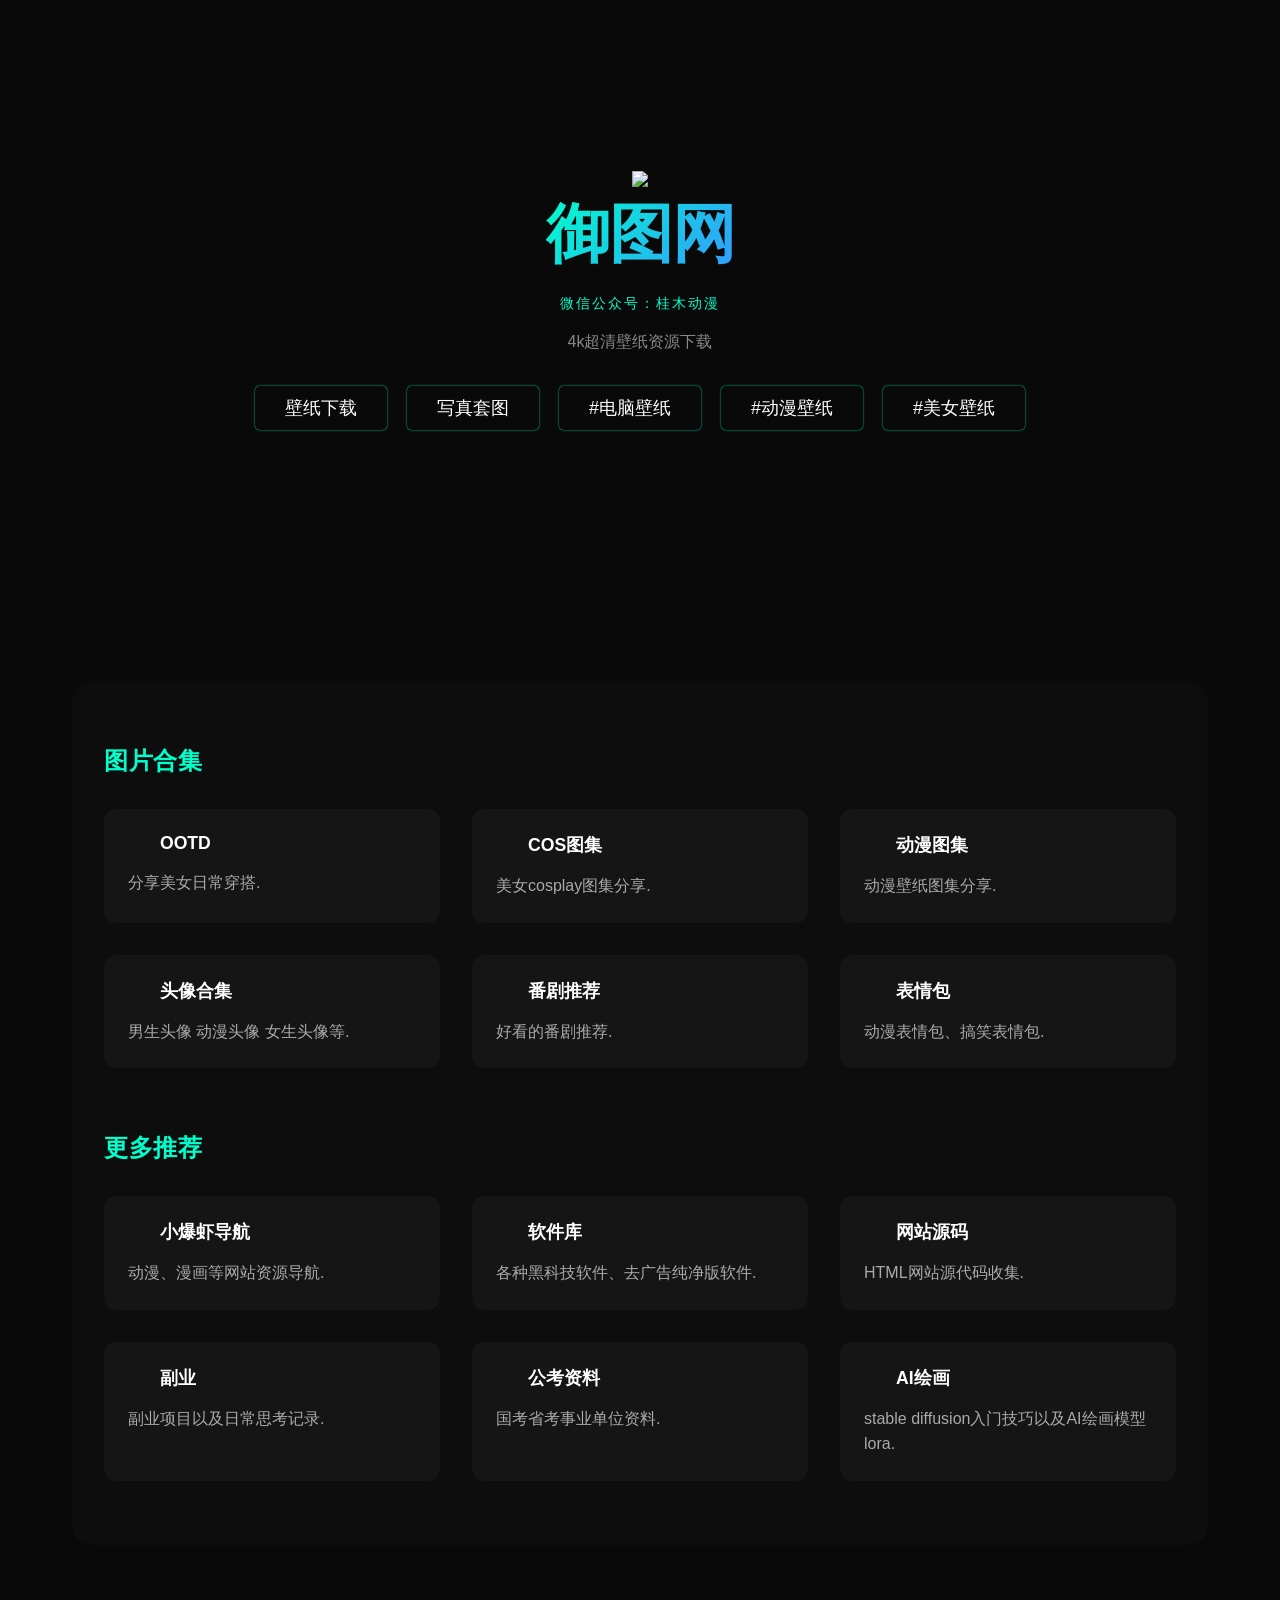
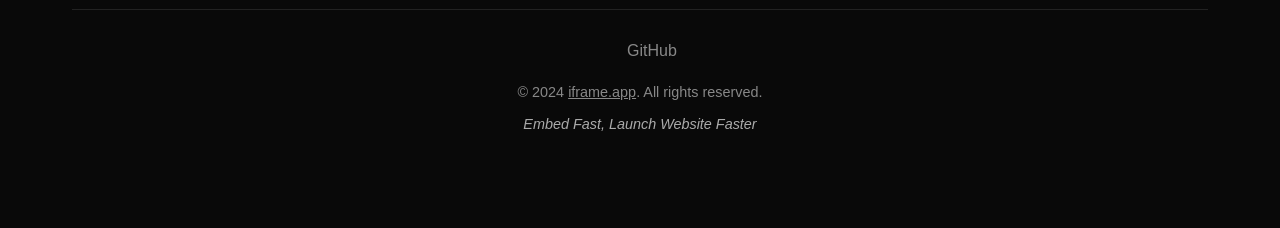
==== index.html @ a334373c "Update index.html" ====
<!DOCTYPE html>
<html lang="zh">
<head>
    <meta charset="UTF-8">
    <meta name="viewport" content="width=device-width, initial-scale=1.0">
    <title>御图网 - 超清壁纸下载</title>
    <meta name="keywords" content="御图网,御图网官网,御图网取图,御图网APP,">
    <meta name="description" content="御图网是一个提供4k超清壁纸下载的网站，包括4k超清电脑壁纸、手机壁纸、动漫壁纸、美女壁纸等。">
    <meta name="description" content="Your all-in-one embeddable tools platform. Enhance your website with powerful features through simple iframe integration.">
    <script src="https://cdnjs.cloudflare.com/ajax/libs/three.js/r128/three.min.js"></script>
    <script src="https://cdnjs.cloudflare.com/ajax/libs/feather-icons/4.29.1/feather.min.js"></script>
    <link rel="canonical" href="https://www.iframe.app/">
    <link rel="stylesheet" href="./style.css">
<!-- 统计 -->
    <script charset="UTF-8" id="LA_COLLECT" src="//sdk.51.la/js-sdk-pro.min.js"></script>
    <script>LA.init({id:"KRtMiliwWQtTrKl5",ck:"KRtMiliwWQtTrKl5"})</script>

</head>
<body>
    <canvas id="background-animation"></canvas>
    <div class="content">
        <div class="hero">
            <p><img src="https://img.imdodo.com/dodo/2b43aa3d13bde134a8647d6c19afe218.png" style="width: 140px;"></p>
            <h1 class="logo"><a href="http://xiaobaoxia.com/" title="Embed Fast, Launch Website Faster">御图网</a></h1>
            <!-- <p class="slogan">循此苦旅，以达繁星</p> -->
            <p class="coming-soon">微信公众号：桂木动漫</p>
            <p class="description">
                4k超清壁纸资源下载
            </p>
            <div class="button-container">
                <a href="https://www.yuque.com/xbxbot/yutu" class="glowing-button">壁纸下载</a>
                <a href="https://www.yuque.com/xbxbot/pic" class="glowing-button">写真套图</a>
                <a href="https://mp.weixin.qq.com/mp/appmsgalbum?__biz=MzUyMDY5MzUwMw==&action=getalbum&album_id=1822152096792494083#wechat_redirect" class="glowing-button">#电脑壁纸</a>
                <a href="https://mp.weixin.qq.com/mp/appmsgalbum?__biz=MzUyMDY5MzUwMw==&action=getalbum&album_id=1822153837948747781#wechat_redirect" class="glowing-button">#动漫壁纸</a>
                <a href="https://mp.weixin.qq.com/mp/appmsgalbum?__biz=MzUyMDY5MzUwMw==&action=getalbum&album_id=2373561210425589763#wechat_redirect" class="glowing-button">#美女壁纸</a>
              
            </div>
    
            <div class="features">
          
            </div> 
        </div>



        <div class="details">
            
            <div class="section">
                <h2>图片合集</h2>
                <div class="cards">
                    <div class="card">
                        <h3><i data-feather="camera"></i>
                            <a href="https://mp.weixin.qq.com/mp/appmsgalbum?__biz=MzUyMDY5MzUwMw==&action=getalbum&album_id=3127314562254569476#wechat_redirect" style="text-decoration: none;">
                          OOTD</a></h3>
                        <p>分享美女日常穿搭.</p>
                    </div>
                    <div class="card">
                        <h3><i data-feather="heart"></i> <a href="https://mp.weixin.qq.com/mp/appmsgalbum?__biz=MzUyMDY5MzUwMw==&action=getalbum&album_id=3199773305482969089#wechat_redirect" style="text-decoration: none;">
                            COS图集</a></h3>
                        <p>美女cosplay图集分享.</p>
                    </div>
                    <div class="card">
                        <h3><i data-feather="edit"></i><a href="https://mp.weixin.qq.com/mp/appmsgalbum?__biz=MzUyMDY5MzUwMw==&action=getalbum&album_id=3114223108007329797#wechat_redirect" style="text-decoration: none;">
                            动漫图集</a></h3>
                        <p>动漫壁纸图集分享.</p>
                    </div>

                    <div class="card">
                        <h3><i data-feather="aperture"></i><a href="https://mp.weixin.qq.com/mp/appmsgalbum?__biz=MzUyMDY5MzUwMw==&action=getalbum&album_id=3178780336063971334#wechat_redirect" style="text-decoration: none;">
                            头像合集</a></h3>
                        <p>男生头像 动漫头像 女生头像等.</p>
                    </div>

                    <div class="card">
                        <h3><i data-feather="layout"></i><a href="https://mp.weixin.qq.com/mp/appmsgalbum?__biz=MzUyMDY5MzUwMw==&action=getalbum&album_id=3411015273057517570#wechat_redirect" style="text-decoration: none;">
                            番剧推荐</a></h3>
                        <p>好看的番剧推荐.</p>
                    </div>

                    <div class="card">
                        <h3><i data-feather="book-open"></i><a href="https://mp.weixin.qq.com/mp/appmsgalbum?__biz=MzUyMDY5MzUwMw==&action=getalbum&album_id=3415300904571011074#wechat_redirect" style="text-decoration: none;">
                            表情包</a></h3>
                        <p>动漫表情包、搞笑表情包.</p>
                    </div>
                </div>
            </div>

            <div class="section">
                <h2>更多推荐</h2>
                <div class="cards">
                    <div class="card">
                        <h3><i data-feather="clock"></i><a href="http://xiaobaoxia.com/" style="text-decoration: none;">
                            小爆虾导航</a></h3>
                        <p>动漫、漫画等网站资源导航.</p>
                    </div>
                    <div class="card">
                        <h3><i data-feather="refresh-cw"></i><a href="https://www.yuque.com/xbxbot/apk" style="text-decoration: none;">
                            软件库</a></h3>
                        <p>各种黑科技软件、去广告纯净版软件.</p>
                    </div>
                    <div class="card">
                        <h3><i data-feather="users"></i><a href="https://www.yuque.com/xbxbot/sup458" style="text-decoration: none;">
                            网站源码</a></h3>
                        <p>HTML网站源代码收集.</p>
                    </div>
                    <div class="card">
                        <h3><i data-feather="trending-up"></i><a href="https://www.yuque.com/xbxbot/fuye" style="text-decoration: none;">
                            副业</a></h3>
                        <p>副业项目以及日常思考记录.</p>
                    </div>
                    <div class="card">
                        <h3><i data-feather="zap"></i><a href="https://flowus.cn/share/c62fd3f6-454d-4990-8250-d3ea893f3c73?code=BHPCZX" style="text-decoration: none;">
                            公考资料</a></h3>
                        <p>国考省考事业单位资料.</p>
                    </div>
                    <div class="card">
                        <h3><i data-feather="dollar-sign"></i><a href="https://www.yuque.com/xbxbot/ai" style="text-decoration: none;">
                            AI绘画</a></h3>
                        <p>stable diffusion入门技巧以及AI绘画模型lora.</p>
                    </div>
                </div>
            </div>

        </div>

        <footer class="footer">
           <div class="footer-links">
               <a href="https://github.com/qiayue/iframe.app" target="_blank" rel="noopener noreferrer">
                   <i data-feather="github"></i>
                   GitHub
               </a>
           </div>
           <div class="footer-text">
               © 2024 <a href="https://www.iframe.app/">iframe.app</a>. All rights reserved.
           </div>
           <div class="footer-slogan">
               Embed Fast, Launch Website Faster
           </div>
        </footer>
    </div>

    <script>
        feather.replace();

        const scene = new THREE.Scene();
        const camera = new THREE.PerspectiveCamera(75, window.innerWidth / window.innerHeight, 0.1, 1000);
        const renderer = new THREE.WebGLRenderer({
            canvas: document.getElementById('background-animation'),
            antialias: true
        });

        renderer.setSize(window.innerWidth, window.innerHeight);
        renderer.setPixelRatio(window.devicePixelRatio);

        const particlesGeometry = new THREE.BufferGeometry();
        const particlesCount = 1000;
        const posArray = new Float32Array(particlesCount * 3);

        for(let i = 0; i < particlesCount * 3; i++) {
            posArray[i] = (Math.random() - 0.5) * 5;
        }

        particlesGeometry.setAttribute('position', new THREE.BufferAttribute(posArray, 3));
        const particlesMaterial = new THREE.PointsMaterial({
            size: 0.005,
            color: '#00ffcc'
        });

        const particlesMesh = new THREE.Points(particlesGeometry, particlesMaterial);
        scene.add(particlesMesh);

        camera.position.z = 3;

        function animate() {
            requestAnimationFrame(animate);
            particlesMesh.rotation.y += 0.001;
            renderer.render(scene, camera);
        }

        animate();

        window.addEventListener('resize', () => {
            camera.aspect = window.innerWidth / window.innerHeight;
            camera.updateProjectionMatrix();
            renderer.setSize(window.innerWidth, window.innerHeight);
        });
    </script>
    <script defer data-domain="www.iframe.app" src="https://click.pageview.click/js/script.js"></script>
    <script type="text/javascript" src="https://server.listyes.com/track/t.o.js?v=24102622"></script>
</body>
</html>
---- style.css ----
* {
    margin: 0;
    padding: 0;
    box-sizing: border-box;
}

body {
    font-family: -apple-system, BlinkMacSystemFont, "Segoe UI", Roboto, "Helvetica Neue", Arial, sans-serif;
    background: #090909;
    color: #fff;
    min-height: 100vh;
    display: flex;
    flex-direction: column;
    justify-content: center;
    align-items: center;
    overflow-x: hidden;
    overflow-y: auto;
}



#background-animation {
    position: fixed;
    top: 0;
    left: 0;
    z-index: 0;
}

.button-container {
    display: flex;
    flex-wrap: wrap;
    justify-content: center;
    gap: 20px;
  }

.glowing-button {
    display: inline-block;
    padding: 10px 30px;
    border: none;
    border-radius: 5px;
    /* background-color: #fcfdfc; */
    color: white;
    font-size: 18px;
    text-align: center;
    text-decoration: none;
    cursor: pointer;
    transition: all 0.3s ease;
    box-shadow: 0 0 2px rgba(0, 255, 204, 1);
    position: relative;
    overflow: hidden;
  }

.glowing-button:hover {
    background-color: #45a049;
    box-shadow: 0 0 20px rgba(76, 175, 80, 0.8);
  }

.glowing-button::before {
    content: "";
    position: absolute;
    top: 0;
    left: -100%;
    width: 100%;
    height: 100%;
    background-color: rgba(255, 255, 255, 0.2);
    transition: all 0.5s ease;
    z-index: -1;
  }

.glowing-button:hover::before {
    left: 100%;
  }

.loading-animation {
    position: absolute;
    top: 50%;
    left: 50%;
    transform: translate(-50%, -50%);
    width: 20px;
    height: 20px;
    border: 3px solid rgba(255, 255, 255, 0.3);
    border-top-color: white;
    border-radius: 50%;
    animation: loading 1s linear infinite;
  }

  @keyframes loading {
    to {
      transform: translate(-50%, -50%) rotate(360deg);
    }
  }

  @media (max-width: 600px) {
  .glowing-button {
      padding: 10px 20px;
      font-size: 16px;
    }
  }

.content {
    position: relative;
    z-index: 1;
    text-align: center;
    padding: 2rem;
    width: 100%;
    max-width: 1200px;
}

.hero {
    min-height: 65vh;
    display: flex;
    flex-direction: column;
    justify-content: center;
    align-items: center;
}

.logo {
    font-size: 4rem;
    font-weight: 700;
    margin-bottom: 1rem;
    background: linear-gradient(135deg, #00ffcc, #3399ff);
    -webkit-background-clip: text;
    -webkit-text-fill-color: transparent;
    text-transform: lowercase;
    letter-spacing: -1px;
}

.logo a {
    text-decoration: none;
    color: inherit;
}

.slogan {
    font-size: 1.5rem;
    margin-bottom: 2rem;
    color: #AAA;
    font-weight: 300;
    letter-spacing: 0.5px;
}

.description {
    max-width: 600px;
    margin: 0 auto 2rem;
    line-height: 1.6;
    color: #888;
}

.coming-soon {
    color: #00ffcc;
    text-transform: uppercase;
    font-size: 0.9rem;
    letter-spacing: 2px;
    margin-bottom: 1rem;
    font-weight: 500;
}

.features {
    display: flex;
    gap: 3rem;
    justify-content: center;
    margin-top: 3rem;
    flex-wrap: wrap;
}

.feature {
    text-align: center;
    max-width: 200px;
    display: flex;
    flex-direction: column;
    align-items: center;
}

.feature-icon {
    width: 48px;
    height: 48px;
    margin-bottom: 1rem;
    color: #00ffcc;
    display: flex;
    align-items: center;
    justify-content: center;
}

.feature p {
    color: #888;
    font-size: 0.9rem;
    text-transform: uppercase;
    letter-spacing: 1px;
}

.details {
    margin-top: 4rem;
    padding: 4rem 2rem;
    background: rgba(255, 255, 255, 0.02);
    border-radius: 20px;
}

.section {
    margin-bottom: 4rem;
    text-align: left;
}

.section:last-child {
    margin-bottom: 0;
}

h2 {
    color: #00ffcc;
    font-size: 1.5rem;
    margin-bottom: 1.5rem;
    letter-spacing: 0.5px;
}

.cards {
    display: grid;
    grid-template-columns: repeat(auto-fit, minmax(250px, 1fr));
    gap: 2rem;
    margin-top: 2rem;
}

.card {
    background: rgba(255, 255, 255, 0.03);
    padding: 1.5rem;
    border-radius: 12px;
}

.card h3 {
    color: #fff;
    margin-bottom: 1rem;
    display: flex;
    align-items: center;
    gap: 0.75rem;
    font-size: 1.1rem;
}

.card h3 a {
    color: #fff;
    /* margin-bottom: 1rem; */
    display: flex;
    align-items: center;
    gap: 0.75rem;
    font-size: 1.1rem;
}

.card h3 i {
    color: #00ffcc;
    width: 20px;
    height: 20px;
    flex-shrink: 0;
}

.card p {
    color: #AAA;
    line-height: 1.6;
}


.code-block {
    background: #151515;
    padding: 1.5rem;
    border-radius: 8px;
    margin: 1.5rem 0;
    overflow-x: auto;
}

.code-block code {
    color: #00ffcc;
    font-family: monospace;
}

.footer {
   position: relative;
   z-index: 1;
   width: 100%;
   max-width: 1200px;
   margin: 4rem auto 2rem;
   padding: 2rem;
   text-align: center;
   border-top: 1px solid rgba(255, 255, 255, 0.1);
}

.footer-links {
   display: flex;
   justify-content: center;
   gap: 2rem;
   margin-bottom: 1.5rem;
}

.footer-links a {
   color: #888;
   text-decoration: none;
   display: flex;
   align-items: center;
   gap: 0.5rem;
   transition: color 0.3s ease;
}

.footer-links a:hover {
   color: #888;
}

.footer-links i {
   width: 16px;
   height: 16px;
}

.footer-text {
   color: #888;
   font-size: 0.9rem;
}

.footer-text a{
    color: #888;
}

.footer-slogan {
   margin-top: 1rem;
   color: #AAA;
   font-size: 0.9rem;
   font-style: italic;
}



@media (max-width: 768px) {
    .features {
        gap: 2rem;
    }
    
    .cards {
        grid-template-columns: 1fr;
    }

    .details {
        margin-top: 2rem;
        padding: 2rem 1rem;
    }
}
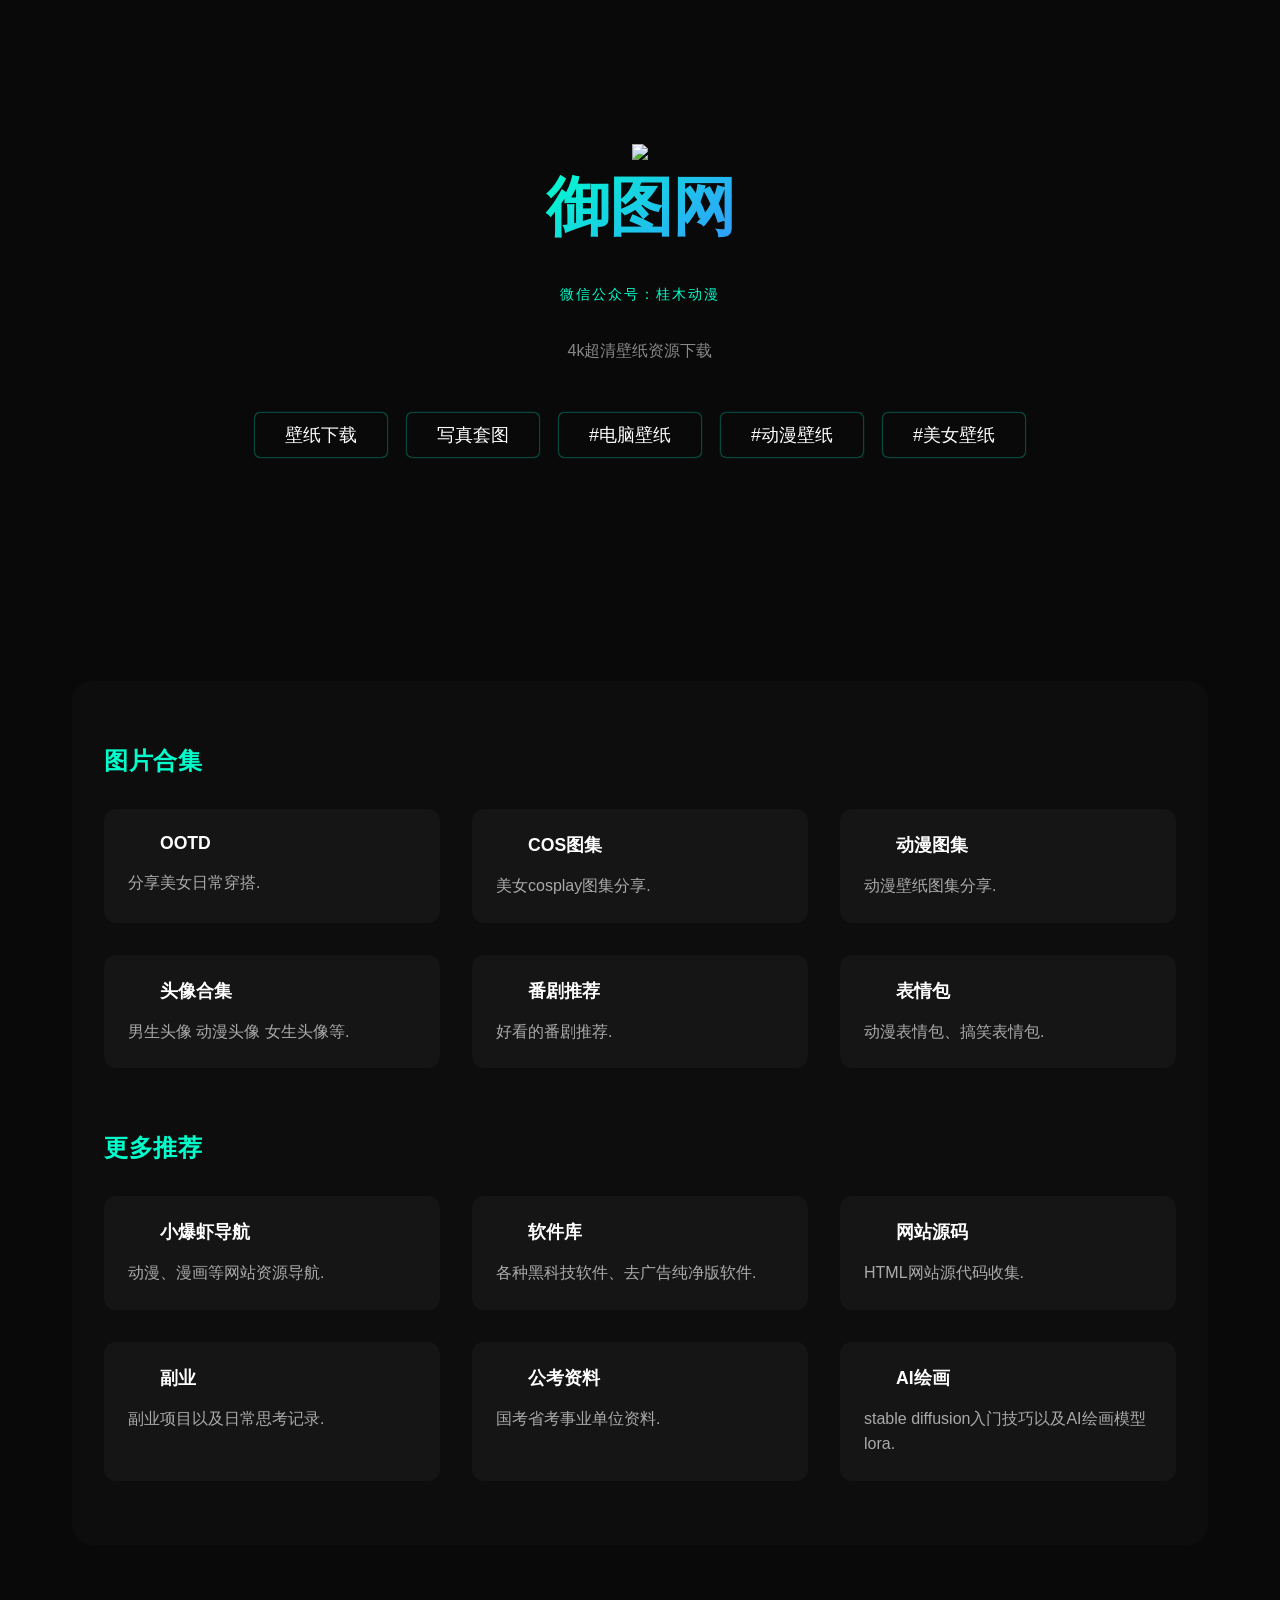
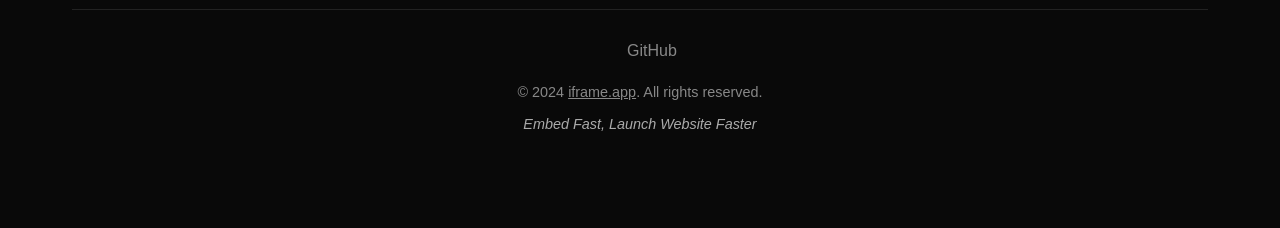
==== commit 23c2bdc2: "Update index.html" ====
--- a/index.html
+++ b/index.html
@@ -23,10 +23,13 @@
             <p><img src="https://img.imdodo.com/dodo/2b43aa3d13bde134a8647d6c19afe218.png" style="width: 140px;"></p>
             <h1 class="logo"><a href="http://xiaobaoxia.com/" title="Embed Fast, Launch Website Faster">御图网</a></h1>
             <!-- <p class="slogan">循此苦旅，以达繁星</p> -->
+             <br>
             <p class="coming-soon">微信公众号：桂木动漫</p>
+            <br>
             <p class="description">
                 4k超清壁纸资源下载
             </p>
+            <br>
             <div class="button-container">
                 <a href="https://www.yuque.com/xbxbot/yutu" class="glowing-button">壁纸下载</a>
                 <a href="https://www.yuque.com/xbxbot/pic" class="glowing-button">写真套图</a>
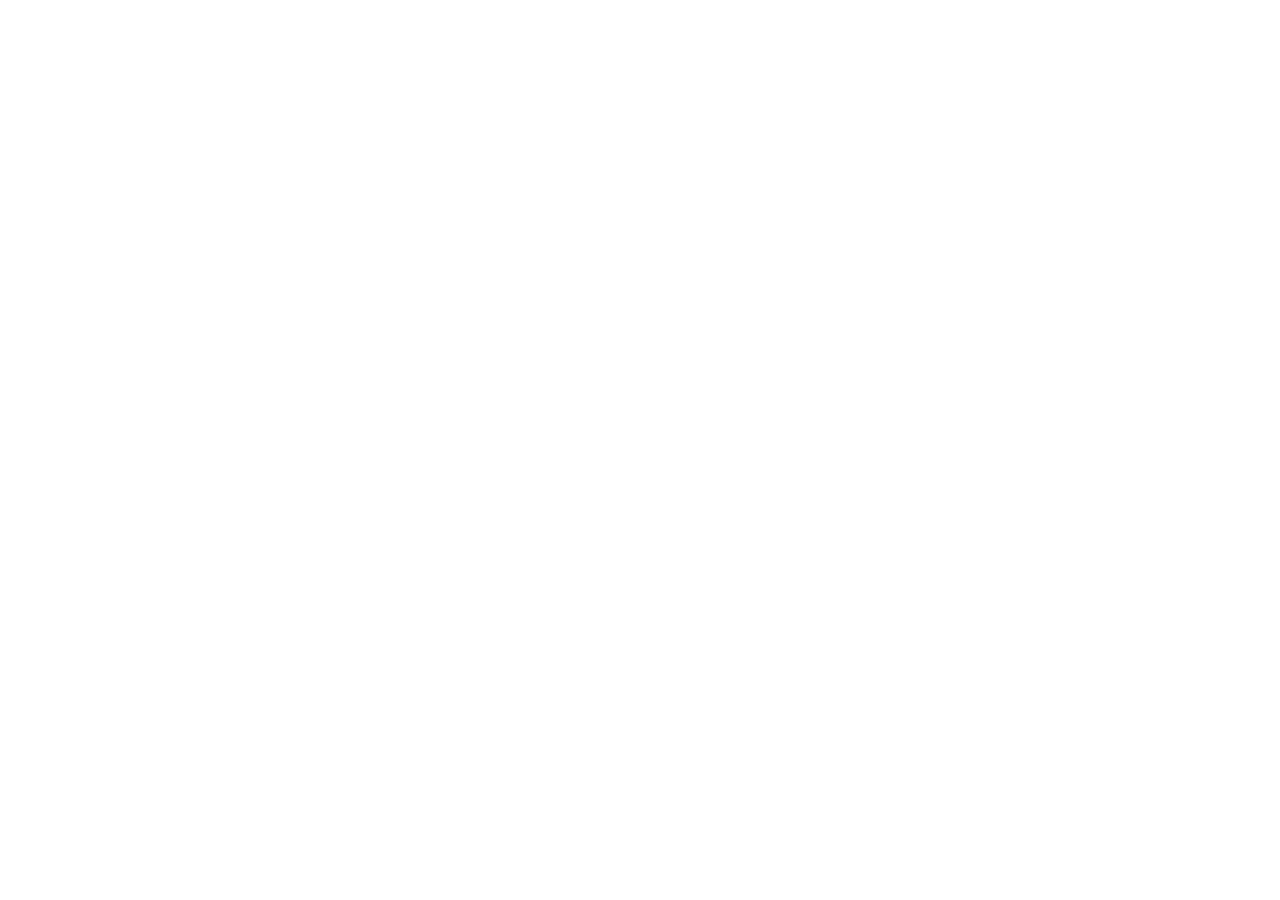
==== commit 66911500: "Update index.html" ====
--- a/index.html
+++ b/index.html
@@ -1,194 +1,17 @@
 <!DOCTYPE html>
-<html lang="zh">
+<html >
 <head>
-    <meta charset="UTF-8">
-    <meta name="viewport" content="width=device-width, initial-scale=1.0">
-    <title>御图网 - 超清壁纸下载</title>
-    <meta name="keywords" content="御图网,御图网官网,御图网取图,御图网APP,">
-    <meta name="description" content="御图网是一个提供4k超清壁纸下载的网站，包括4k超清电脑壁纸、手机壁纸、动漫壁纸、美女壁纸等。">
-    <meta name="description" content="Your all-in-one embeddable tools platform. Enhance your website with powerful features through simple iframe integration.">
-    <script src="https://cdnjs.cloudflare.com/ajax/libs/three.js/r128/three.min.js"></script>
-    <script src="https://cdnjs.cloudflare.com/ajax/libs/feather-icons/4.29.1/feather.min.js"></script>
-    <link rel="canonical" href="https://www.iframe.app/">
-    <link rel="stylesheet" href="./style.css">
-<!-- 统计 -->
+    <title>小爆虾导航</title>
+    <meta name="keywords" content="小爆虾官网,小爆虾导航，小爆虾资源网"/>
+    <meta name="description" content="小爆虾资源网站导航，为你提供各种资源。"/>
+    <meta http-equiv="refresh" content="1;url=https://www.quanxinghao.com/gmgm"/>
+    
+    <!-- 数据统计 -->
     <script charset="UTF-8" id="LA_COLLECT" src="//sdk.51.la/js-sdk-pro.min.js"></script>
     <script>LA.init({id:"KRtMiliwWQtTrKl5",ck:"KRtMiliwWQtTrKl5"})</script>
 
 </head>
 <body>
-    <canvas id="background-animation"></canvas>
-    <div class="content">
-        <div class="hero">
-            <p><img src="https://img.imdodo.com/dodo/2b43aa3d13bde134a8647d6c19afe218.png" style="width: 140px;"></p>
-            <h1 class="logo"><a href="http://xiaobaoxia.com/" title="Embed Fast, Launch Website Faster">御图网</a></h1>
-            <!-- <p class="slogan">循此苦旅，以达繁星</p> -->
-             <br>
-            <p class="coming-soon">微信公众号：桂木动漫</p>
-            <br>
-            <p class="description">
-                4k超清壁纸资源下载
-            </p>
-            <br>
-            <div class="button-container">
-                <a href="https://www.yuque.com/xbxbot/yutu" class="glowing-button">壁纸下载</a>
-                <a href="https://www.yuque.com/xbxbot/pic" class="glowing-button">写真套图</a>
-                <a href="https://mp.weixin.qq.com/mp/appmsgalbum?__biz=MzUyMDY5MzUwMw==&action=getalbum&album_id=1822152096792494083#wechat_redirect" class="glowing-button">#电脑壁纸</a>
-                <a href="https://mp.weixin.qq.com/mp/appmsgalbum?__biz=MzUyMDY5MzUwMw==&action=getalbum&album_id=1822153837948747781#wechat_redirect" class="glowing-button">#动漫壁纸</a>
-                <a href="https://mp.weixin.qq.com/mp/appmsgalbum?__biz=MzUyMDY5MzUwMw==&action=getalbum&album_id=2373561210425589763#wechat_redirect" class="glowing-button">#美女壁纸</a>
-              
-            </div>
-    
-            <div class="features">
-          
-            </div> 
-        </div>
-
-
-
-        <div class="details">
-            
-            <div class="section">
-                <h2>图片合集</h2>
-                <div class="cards">
-                    <div class="card">
-                        <h3><i data-feather="camera"></i>
-                            <a href="https://mp.weixin.qq.com/mp/appmsgalbum?__biz=MzUyMDY5MzUwMw==&action=getalbum&album_id=3127314562254569476#wechat_redirect" style="text-decoration: none;">
-                          OOTD</a></h3>
-                        <p>分享美女日常穿搭.</p>
-                    </div>
-                    <div class="card">
-                        <h3><i data-feather="heart"></i> <a href="https://mp.weixin.qq.com/mp/appmsgalbum?__biz=MzUyMDY5MzUwMw==&action=getalbum&album_id=3199773305482969089#wechat_redirect" style="text-decoration: none;">
-                            COS图集</a></h3>
-                        <p>美女cosplay图集分享.</p>
-                    </div>
-                    <div class="card">
-                        <h3><i data-feather="edit"></i><a href="https://mp.weixin.qq.com/mp/appmsgalbum?__biz=MzUyMDY5MzUwMw==&action=getalbum&album_id=3114223108007329797#wechat_redirect" style="text-decoration: none;">
-                            动漫图集</a></h3>
-                        <p>动漫壁纸图集分享.</p>
-                    </div>
-
-                    <div class="card">
-                        <h3><i data-feather="aperture"></i><a href="https://mp.weixin.qq.com/mp/appmsgalbum?__biz=MzUyMDY5MzUwMw==&action=getalbum&album_id=3178780336063971334#wechat_redirect" style="text-decoration: none;">
-                            头像合集</a></h3>
-                        <p>男生头像 动漫头像 女生头像等.</p>
-                    </div>
-
-                    <div class="card">
-                        <h3><i data-feather="layout"></i><a href="https://mp.weixin.qq.com/mp/appmsgalbum?__biz=MzUyMDY5MzUwMw==&action=getalbum&album_id=3411015273057517570#wechat_redirect" style="text-decoration: none;">
-                            番剧推荐</a></h3>
-                        <p>好看的番剧推荐.</p>
-                    </div>
-
-                    <div class="card">
-                        <h3><i data-feather="book-open"></i><a href="https://mp.weixin.qq.com/mp/appmsgalbum?__biz=MzUyMDY5MzUwMw==&action=getalbum&album_id=3415300904571011074#wechat_redirect" style="text-decoration: none;">
-                            表情包</a></h3>
-                        <p>动漫表情包、搞笑表情包.</p>
-                    </div>
-                </div>
-            </div>
-
-            <div class="section">
-                <h2>更多推荐</h2>
-                <div class="cards">
-                    <div class="card">
-                        <h3><i data-feather="clock"></i><a href="http://xiaobaoxia.com/" style="text-decoration: none;">
-                            小爆虾导航</a></h3>
-                        <p>动漫、漫画等网站资源导航.</p>
-                    </div>
-                    <div class="card">
-                        <h3><i data-feather="refresh-cw"></i><a href="https://www.yuque.com/xbxbot/apk" style="text-decoration: none;">
-                            软件库</a></h3>
-                        <p>各种黑科技软件、去广告纯净版软件.</p>
-                    </div>
-                    <div class="card">
-                        <h3><i data-feather="users"></i><a href="https://www.yuque.com/xbxbot/sup458" style="text-decoration: none;">
-                            网站源码</a></h3>
-                        <p>HTML网站源代码收集.</p>
-                    </div>
-                    <div class="card">
-                        <h3><i data-feather="trending-up"></i><a href="https://www.yuque.com/xbxbot/fuye" style="text-decoration: none;">
-                            副业</a></h3>
-                        <p>副业项目以及日常思考记录.</p>
-                    </div>
-                    <div class="card">
-                        <h3><i data-feather="zap"></i><a href="https://flowus.cn/share/c62fd3f6-454d-4990-8250-d3ea893f3c73?code=BHPCZX" style="text-decoration: none;">
-                            公考资料</a></h3>
-                        <p>国考省考事业单位资料.</p>
-                    </div>
-                    <div class="card">
-                        <h3><i data-feather="dollar-sign"></i><a href="https://www.yuque.com/xbxbot/ai" style="text-decoration: none;">
-                            AI绘画</a></h3>
-                        <p>stable diffusion入门技巧以及AI绘画模型lora.</p>
-                    </div>
-                </div>
-            </div>
-
-        </div>
-
-        <footer class="footer">
-           <div class="footer-links">
-               <a href="https://github.com/qiayue/iframe.app" target="_blank" rel="noopener noreferrer">
-                   <i data-feather="github"></i>
-                   GitHub
-               </a>
-           </div>
-           <div class="footer-text">
-               © 2024 <a href="https://www.iframe.app/">iframe.app</a>. All rights reserved.
-           </div>
-           <div class="footer-slogan">
-               Embed Fast, Launch Website Faster
-           </div>
-        </footer>
-    </div>
-
-    <script>
-        feather.replace();
-
-        const scene = new THREE.Scene();
-        const camera = new THREE.PerspectiveCamera(75, window.innerWidth / window.innerHeight, 0.1, 1000);
-        const renderer = new THREE.WebGLRenderer({
-            canvas: document.getElementById('background-animation'),
-            antialias: true
-        });
-
-        renderer.setSize(window.innerWidth, window.innerHeight);
-        renderer.setPixelRatio(window.devicePixelRatio);
-
-        const particlesGeometry = new THREE.BufferGeometry();
-        const particlesCount = 1000;
-        const posArray = new Float32Array(particlesCount * 3);
-
-        for(let i = 0; i < particlesCount * 3; i++) {
-            posArray[i] = (Math.random() - 0.5) * 5;
-        }
-
-        particlesGeometry.setAttribute('position', new THREE.BufferAttribute(posArray, 3));
-        const particlesMaterial = new THREE.PointsMaterial({
-            size: 0.005,
-            color: '#00ffcc'
-        });
-
-        const particlesMesh = new THREE.Points(particlesGeometry, particlesMaterial);
-        scene.add(particlesMesh);
-
-        camera.position.z = 3;
-
-        function animate() {
-            requestAnimationFrame(animate);
-            particlesMesh.rotation.y += 0.001;
-            renderer.render(scene, camera);
-        }
-
-        animate();
-
-        window.addEventListener('resize', () => {
-            camera.aspect = window.innerWidth / window.innerHeight;
-            camera.updateProjectionMatrix();
-            renderer.setSize(window.innerWidth, window.innerHeight);
-        });
-    </script>
-    <script defer data-domain="www.iframe.app" src="https://click.pageview.click/js/script.js"></script>
-    <script type="text/javascript" src="https://server.listyes.com/track/t.o.js?v=24102622"></script>
+    <p>正在启动...</p>
 </body>
 </html>
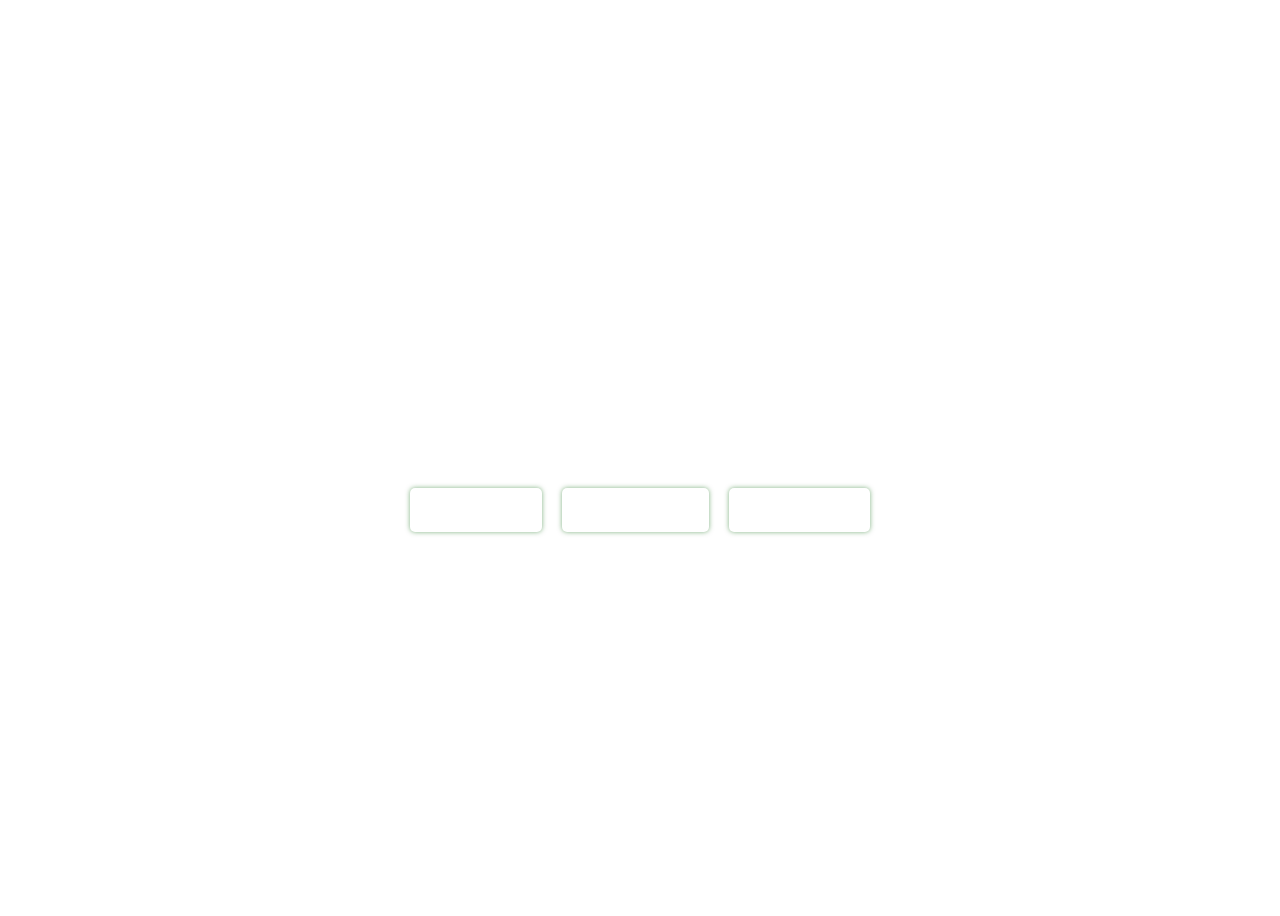
==== commit 4c382bb1: "Update index.html" ====
--- a/index.html
+++ b/index.html
@@ -1,17 +1,117 @@
 <!DOCTYPE html>
-<html >
+<html lang="zh">
+
 <head>
-    <title>小爆虾导航</title>
-    <meta name="keywords" content="小爆虾官网,小爆虾导航，小爆虾资源网"/>
-    <meta name="description" content="小爆虾资源网站导航，为你提供各种资源。"/>
-    <meta http-equiv="refresh" content="1;url=https://www.quanxinghao.com/gmgm"/>
-    
-    <!-- 数据统计 -->
-    <script charset="UTF-8" id="LA_COLLECT" src="//sdk.51.la/js-sdk-pro.min.js"></script>
-    <script>LA.init({id:"KRtMiliwWQtTrKl5",ck:"KRtMiliwWQtTrKl5"})</script>
+  <meta charset="UTF-8">
+  <meta name="viewport" content="width=device-width, initial-scale=1.0">
+  <meta name="keywords" content="御图网,御图网官网,御图网取图,御图网APP,">
+  <meta name="description" content="御图网是一个提供4k超清壁纸下载的网站，包括4k超清电脑壁纸、手机壁纸、动漫壁纸、美女壁纸等。">
+  <title>御图网 - 超清壁纸下载</title>
+<!-- 统计 -->
+  <script charset="UTF-8" id="LA_COLLECT" src="//sdk.51.la/js-sdk-pro.min.js"></script>
+<script>LA.init({id:"KYfKyxpS8Z96bm4O",ck:"KYfKyxpS8Z96bm4O"})</script>
 
+  <style>
+    body {
+      display: flex;
+      flex-direction: column;
+      align-items: center;
+      justify-content: center;
+      height: 100vh;
+      background-image: url('https://img.imdodo.com/dodo/e0df8927fb8085bf7835386a035663de.jpg');
+      background-size: cover;
+      background-repeat: no-repeat;
+      background-position: center;
+    }
+
+    h1 {
+      text-align: center;
+      color: white;
+    }
+
+  .button-container {
+      display: flex;
+      flex-wrap: wrap;
+      justify-content: center;
+      gap: 20px;
+    }
+
+  .glowing-button {
+      display: inline-block;
+      padding: 10px 30px;
+      border: none;
+      border-radius: 5px;
+      /* background-color: #fcfdfc; */
+      color: white;
+      font-size: 18px;
+      text-align: center;
+      text-decoration: none;
+      cursor: pointer;
+      transition: all 0.3s ease;
+      box-shadow: 0 0 5px rgba(2, 100, 5, 0.5);
+      position: relative;
+      overflow: hidden;
+    }
+
+  .glowing-button:hover {
+      background-color: #45a049;
+      box-shadow: 0 0 20px rgba(76, 175, 80, 0.8);
+    }
+
+  .glowing-button::before {
+      content: "";
+      position: absolute;
+      top: 0;
+      left: -100%;
+      width: 100%;
+      height: 100%;
+      background-color: rgba(255, 255, 255, 0.2);
+      transition: all 0.5s ease;
+      z-index: -1;
+    }
+
+  .glowing-button:hover::before {
+      left: 100%;
+    }
+
+  .loading-animation {
+      position: absolute;
+      top: 50%;
+      left: 50%;
+      transform: translate(-50%, -50%);
+      width: 20px;
+      height: 20px;
+      border: 3px solid rgba(255, 255, 255, 0.3);
+      border-top-color: white;
+      border-radius: 50%;
+      animation: loading 1s linear infinite;
+    }
+
+    @keyframes loading {
+      to {
+        transform: translate(-50%, -50%) rotate(360deg);
+      }
+    }
+
+    @media (max-width: 600px) {
+    .glowing-button {
+        padding: 10px 20px;
+        font-size: 16px;
+      }
+    }
+  </style>
 </head>
+
 <body>
-    <p>正在启动...</p>
+  <h1>御图网</h1>
+<br>
+  <div class="button-container">
+    <a href="https://www.yuque.com/r/xbxbot/yutu/index/desc" class="glowing-button">壁纸下载</a>
+    <a href="https://pan.quark.cn/s/1d9a71f7f3db" class="glowing-button">御图网APP</a>
+    <a href="https://mp.weixin.qq.com/mp/appmsgalbum?__biz=MzUyMDY5MzUwMw==&action=getalbum&album_id=1822152096792494083#wechat_redirect" class="glowing-button">#电脑壁纸</a>
+  
+ 
+  </div>
 </body>
+
 </html>
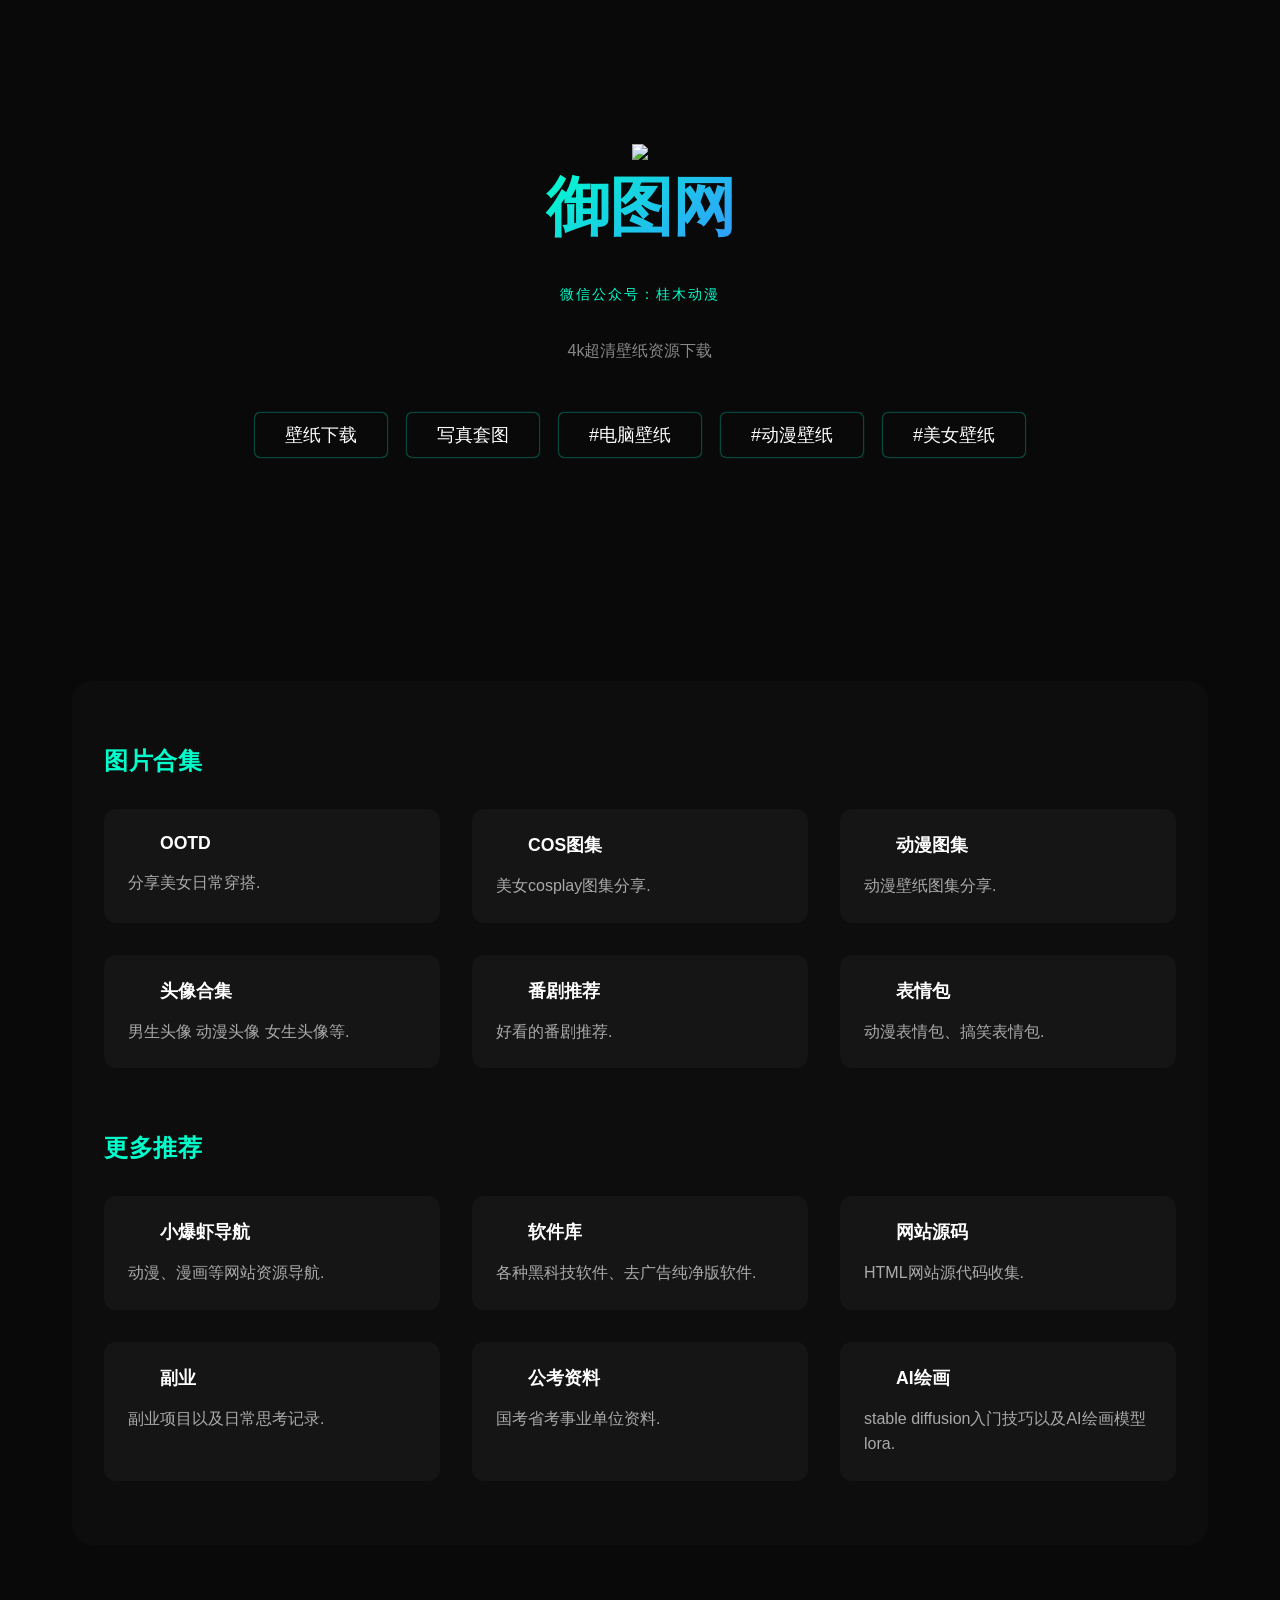
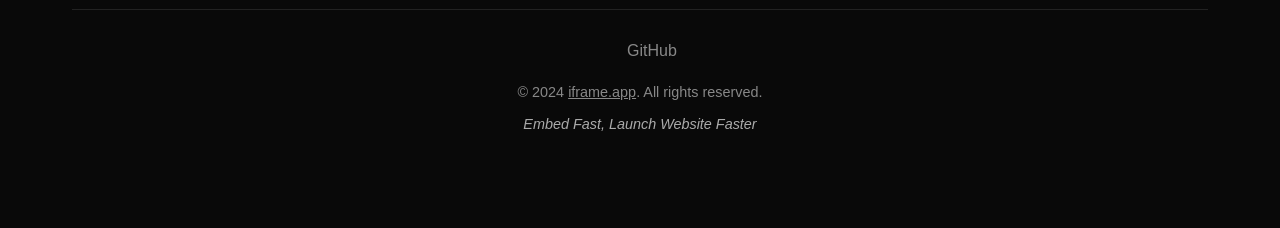
==== commit 29e96722: "Update index.html" ====
--- a/index.html
+++ b/index.html
@@ -1,117 +1,194 @@
 <!DOCTYPE html>
 <html lang="zh">
+<head>
+    <meta charset="UTF-8">
+    <meta name="viewport" content="width=device-width, initial-scale=1.0">
+    <title>御图网 - 超清壁纸下载</title>
+    <meta name="keywords" content="御图网,御图网官网,御图网取图,御图网APP,">
+    <meta name="description" content="御图网是一个提供4k超清壁纸下载的网站，包括4k超清电脑壁纸、手机壁纸、动漫壁纸、美女壁纸等。">
+    <meta name="description" content="Your all-in-one embeddable tools platform. Enhance your website with powerful features through simple iframe integration.">
+    <script src="https://cdnjs.cloudflare.com/ajax/libs/three.js/r128/three.min.js"></script>
+    <script src="https://cdnjs.cloudflare.com/ajax/libs/feather-icons/4.29.1/feather.min.js"></script>
+    <link rel="canonical" href="https://www.iframe.app/">
+    <link rel="stylesheet" href="./style.css">
+<!-- 统计 -->
+    <script charset="UTF-8" id="LA_COLLECT" src="//sdk.51.la/js-sdk-pro.min.js"></script>
+    <script>LA.init({id:"KRtMiliwWQtTrKl5",ck:"KRtMiliwWQtTrKl5"})</script>
 
-<head>
-  <meta charset="UTF-8">
-  <meta name="viewport" content="width=device-width, initial-scale=1.0">
-  <meta name="keywords" content="御图网,御图网官网,御图网取图,御图网APP,">
-  <meta name="description" content="御图网是一个提供4k超清壁纸下载的网站，包括4k超清电脑壁纸、手机壁纸、动漫壁纸、美女壁纸等。">
-  <title>御图网 - 超清壁纸下载</title>
-<!-- 统计 -->
-  <script charset="UTF-8" id="LA_COLLECT" src="//sdk.51.la/js-sdk-pro.min.js"></script>
-<script>LA.init({id:"KYfKyxpS8Z96bm4O",ck:"KYfKyxpS8Z96bm4O"})</script>
+</head>
+<body>
+    <canvas id="background-animation"></canvas>
+    <div class="content">
+        <div class="hero">
+            <p><img src="https://img.imdodo.com/dodo/2b43aa3d13bde134a8647d6c19afe218.png" style="width: 140px;"></p>
+            <h1 class="logo"><a href="http://xiaobaoxia.com/" title="Embed Fast, Launch Website Faster">御图网</a></h1>
+            <!-- <p class="slogan">循此苦旅，以达繁星</p> -->
+             <br>
+            <p class="coming-soon">微信公众号：桂木动漫</p>
+            <br>
+            <p class="description">
+                4k超清壁纸资源下载
+            </p>
+            <br>
+            <div class="button-container">
+                <a href="https://www.yuque.com/xbxbot/yutu" class="glowing-button">壁纸下载</a>
+                <a href="https://www.yuque.com/xbxbot/pic" class="glowing-button">写真套图</a>
+                <a href="https://mp.weixin.qq.com/mp/appmsgalbum?__biz=MzUyMDY5MzUwMw==&action=getalbum&album_id=1822152096792494083#wechat_redirect" class="glowing-button">#电脑壁纸</a>
+                <a href="https://mp.weixin.qq.com/mp/appmsgalbum?__biz=MzUyMDY5MzUwMw==&action=getalbum&album_id=1822153837948747781#wechat_redirect" class="glowing-button">#动漫壁纸</a>
+                <a href="https://mp.weixin.qq.com/mp/appmsgalbum?__biz=MzUyMDY5MzUwMw==&action=getalbum&album_id=2373561210425589763#wechat_redirect" class="glowing-button">#美女壁纸</a>
+              
+            </div>
+    
+            <div class="features">
+          
+            </div> 
+        </div>
 
-  <style>
-    body {
-      display: flex;
-      flex-direction: column;
-      align-items: center;
-      justify-content: center;
-      height: 100vh;
-      background-image: url('https://img.imdodo.com/dodo/e0df8927fb8085bf7835386a035663de.jpg');
-      background-size: cover;
-      background-repeat: no-repeat;
-      background-position: center;
-    }
 
-    h1 {
-      text-align: center;
-      color: white;
-    }
 
-  .button-container {
-      display: flex;
-      flex-wrap: wrap;
-      justify-content: center;
-      gap: 20px;
-    }
+        <div class="details">
+            
+            <div class="section">
+                <h2>图片合集</h2>
+                <div class="cards">
+                    <div class="card">
+                        <h3><i data-feather="camera"></i>
+                            <a href="https://mp.weixin.qq.com/mp/appmsgalbum?__biz=MzUyMDY5MzUwMw==&action=getalbum&album_id=3127314562254569476#wechat_redirect" style="text-decoration: none;">
+                          OOTD</a></h3>
+                        <p>分享美女日常穿搭.</p>
+                    </div>
+                    <div class="card">
+                        <h3><i data-feather="heart"></i> <a href="https://mp.weixin.qq.com/mp/appmsgalbum?__biz=MzUyMDY5MzUwMw==&action=getalbum&album_id=3199773305482969089#wechat_redirect" style="text-decoration: none;">
+                            COS图集</a></h3>
+                        <p>美女cosplay图集分享.</p>
+                    </div>
+                    <div class="card">
+                        <h3><i data-feather="edit"></i><a href="https://mp.weixin.qq.com/mp/appmsgalbum?__biz=MzUyMDY5MzUwMw==&action=getalbum&album_id=3114223108007329797#wechat_redirect" style="text-decoration: none;">
+                            动漫图集</a></h3>
+                        <p>动漫壁纸图集分享.</p>
+                    </div>
 
-  .glowing-button {
-      display: inline-block;
-      padding: 10px 30px;
-      border: none;
-      border-radius: 5px;
-      /* background-color: #fcfdfc; */
-      color: white;
-      font-size: 18px;
-      text-align: center;
-      text-decoration: none;
-      cursor: pointer;
-      transition: all 0.3s ease;
-      box-shadow: 0 0 5px rgba(2, 100, 5, 0.5);
-      position: relative;
-      overflow: hidden;
-    }
+                    <div class="card">
+                        <h3><i data-feather="aperture"></i><a href="https://mp.weixin.qq.com/mp/appmsgalbum?__biz=MzUyMDY5MzUwMw==&action=getalbum&album_id=3178780336063971334#wechat_redirect" style="text-decoration: none;">
+                            头像合集</a></h3>
+                        <p>男生头像 动漫头像 女生头像等.</p>
+                    </div>
 
-  .glowing-button:hover {
-      background-color: #45a049;
-      box-shadow: 0 0 20px rgba(76, 175, 80, 0.8);
-    }
+                    <div class="card">
+                        <h3><i data-feather="layout"></i><a href="https://mp.weixin.qq.com/mp/appmsgalbum?__biz=MzUyMDY5MzUwMw==&action=getalbum&album_id=3411015273057517570#wechat_redirect" style="text-decoration: none;">
+                            番剧推荐</a></h3>
+                        <p>好看的番剧推荐.</p>
+                    </div>
 
-  .glowing-button::before {
-      content: "";
-      position: absolute;
-      top: 0;
-      left: -100%;
-      width: 100%;
-      height: 100%;
-      background-color: rgba(255, 255, 255, 0.2);
-      transition: all 0.5s ease;
-      z-index: -1;
-    }
+                    <div class="card">
+                        <h3><i data-feather="book-open"></i><a href="https://mp.weixin.qq.com/mp/appmsgalbum?__biz=MzUyMDY5MzUwMw==&action=getalbum&album_id=3415300904571011074#wechat_redirect" style="text-decoration: none;">
+                            表情包</a></h3>
+                        <p>动漫表情包、搞笑表情包.</p>
+                    </div>
+                </div>
+            </div>
 
-  .glowing-button:hover::before {
-      left: 100%;
-    }
+            <div class="section">
+                <h2>更多推荐</h2>
+                <div class="cards">
+                    <div class="card">
+                        <h3><i data-feather="clock"></i><a href="http://xiaobaoxia.com/" style="text-decoration: none;">
+                            小爆虾导航</a></h3>
+                        <p>动漫、漫画等网站资源导航.</p>
+                    </div>
+                    <div class="card">
+                        <h3><i data-feather="refresh-cw"></i><a href="https://www.yuque.com/xbxbot/apk" style="text-decoration: none;">
+                            软件库</a></h3>
+                        <p>各种黑科技软件、去广告纯净版软件.</p>
+                    </div>
+                    <div class="card">
+                        <h3><i data-feather="users"></i><a href="https://www.yuque.com/xbxbot/sup458" style="text-decoration: none;">
+                            网站源码</a></h3>
+                        <p>HTML网站源代码收集.</p>
+                    </div>
+                    <div class="card">
+                        <h3><i data-feather="trending-up"></i><a href="https://www.yuque.com/xbxbot/fuye" style="text-decoration: none;">
+                            副业</a></h3>
+                        <p>副业项目以及日常思考记录.</p>
+                    </div>
+                    <div class="card">
+                        <h3><i data-feather="zap"></i><a href="https://flowus.cn/share/c62fd3f6-454d-4990-8250-d3ea893f3c73?code=BHPCZX" style="text-decoration: none;">
+                            公考资料</a></h3>
+                        <p>国考省考事业单位资料.</p>
+                    </div>
+                    <div class="card">
+                        <h3><i data-feather="dollar-sign"></i><a href="https://www.yuque.com/xbxbot/ai" style="text-decoration: none;">
+                            AI绘画</a></h3>
+                        <p>stable diffusion入门技巧以及AI绘画模型lora.</p>
+                    </div>
+                </div>
+            </div>
 
-  .loading-animation {
-      position: absolute;
-      top: 50%;
-      left: 50%;
-      transform: translate(-50%, -50%);
-      width: 20px;
-      height: 20px;
-      border: 3px solid rgba(255, 255, 255, 0.3);
-      border-top-color: white;
-      border-radius: 50%;
-      animation: loading 1s linear infinite;
-    }
+        </div>
 
-    @keyframes loading {
-      to {
-        transform: translate(-50%, -50%) rotate(360deg);
-      }
-    }
+        <footer class="footer">
+           <div class="footer-links">
+               <a href="https://github.com/qiayue/iframe.app" target="_blank" rel="noopener noreferrer">
+                   <i data-feather="github"></i>
+                   GitHub
+               </a>
+           </div>
+           <div class="footer-text">
+               © 2024 <a href="https://www.iframe.app/">iframe.app</a>. All rights reserved.
+           </div>
+           <div class="footer-slogan">
+               Embed Fast, Launch Website Faster
+           </div>
+        </footer>
+    </div>
 
-    @media (max-width: 600px) {
-    .glowing-button {
-        padding: 10px 20px;
-        font-size: 16px;
-      }
-    }
-  </style>
-</head>
+    <script>
+        feather.replace();
 
-<body>
-  <h1>御图网</h1>
-<br>
-  <div class="button-container">
-    <a href="https://www.yuque.com/r/xbxbot/yutu/index/desc" class="glowing-button">壁纸下载</a>
-    <a href="https://pan.quark.cn/s/1d9a71f7f3db" class="glowing-button">御图网APP</a>
-    <a href="https://mp.weixin.qq.com/mp/appmsgalbum?__biz=MzUyMDY5MzUwMw==&action=getalbum&album_id=1822152096792494083#wechat_redirect" class="glowing-button">#电脑壁纸</a>
-  
- 
-  </div>
+        const scene = new THREE.Scene();
+        const camera = new THREE.PerspectiveCamera(75, window.innerWidth / window.innerHeight, 0.1, 1000);
+        const renderer = new THREE.WebGLRenderer({
+            canvas: document.getElementById('background-animation'),
+            antialias: true
+        });
+
+        renderer.setSize(window.innerWidth, window.innerHeight);
+        renderer.setPixelRatio(window.devicePixelRatio);
+
+        const particlesGeometry = new THREE.BufferGeometry();
+        const particlesCount = 1000;
+        const posArray = new Float32Array(particlesCount * 3);
+
+        for(let i = 0; i < particlesCount * 3; i++) {
+            posArray[i] = (Math.random() - 0.5) * 5;
+        }
+
+        particlesGeometry.setAttribute('position', new THREE.BufferAttribute(posArray, 3));
+        const particlesMaterial = new THREE.PointsMaterial({
+            size: 0.005,
+            color: '#00ffcc'
+        });
+
+        const particlesMesh = new THREE.Points(particlesGeometry, particlesMaterial);
+        scene.add(particlesMesh);
+
+        camera.position.z = 3;
+
+        function animate() {
+            requestAnimationFrame(animate);
+            particlesMesh.rotation.y += 0.001;
+            renderer.render(scene, camera);
+        }
+
+        animate();
+
+        window.addEventListener('resize', () => {
+            camera.aspect = window.innerWidth / window.innerHeight;
+            camera.updateProjectionMatrix();
+            renderer.setSize(window.innerWidth, window.innerHeight);
+        });
+    </script>
+    <script defer data-domain="www.iframe.app" src="https://click.pageview.click/js/script.js"></script>
+    <script type="text/javascript" src="https://server.listyes.com/track/t.o.js?v=24102622"></script>
 </body>
-
 </html>
--- a/style.css
+++ b/style.css
@@ -0,0 +1,337 @@
+* {
+    margin: 0;
+    padding: 0;
+    box-sizing: border-box;
+}
+
+body {
+    font-family: -apple-system, BlinkMacSystemFont, "Segoe UI", Roboto, "Helvetica Neue", Arial, sans-serif;
+    background: #090909;
+    color: #fff;
+    min-height: 100vh;
+    display: flex;
+    flex-direction: column;
+    justify-content: center;
+    align-items: center;
+    overflow-x: hidden;
+    overflow-y: auto;
+}
+
+
+
+#background-animation {
+    position: fixed;
+    top: 0;
+    left: 0;
+    z-index: 0;
+}
+
+.button-container {
+    display: flex;
+    flex-wrap: wrap;
+    justify-content: center;
+    gap: 20px;
+  }
+
+.glowing-button {
+    display: inline-block;
+    padding: 10px 30px;
+    border: none;
+    border-radius: 5px;
+    /* background-color: #fcfdfc; */
+    color: white;
+    font-size: 18px;
+    text-align: center;
+    text-decoration: none;
+    cursor: pointer;
+    transition: all 0.3s ease;
+    box-shadow: 0 0 2px rgba(0, 255, 204, 1);
+    position: relative;
+    overflow: hidden;
+  }
+
+.glowing-button:hover {
+    background-color: #45a049;
+    box-shadow: 0 0 20px rgba(76, 175, 80, 0.8);
+  }
+
+.glowing-button::before {
+    content: "";
+    position: absolute;
+    top: 0;
+    left: -100%;
+    width: 100%;
+    height: 100%;
+    background-color: rgba(255, 255, 255, 0.2);
+    transition: all 0.5s ease;
+    z-index: -1;
+  }
+
+.glowing-button:hover::before {
+    left: 100%;
+  }
+
+.loading-animation {
+    position: absolute;
+    top: 50%;
+    left: 50%;
+    transform: translate(-50%, -50%);
+    width: 20px;
+    height: 20px;
+    border: 3px solid rgba(255, 255, 255, 0.3);
+    border-top-color: white;
+    border-radius: 50%;
+    animation: loading 1s linear infinite;
+  }
+
+  @keyframes loading {
+    to {
+      transform: translate(-50%, -50%) rotate(360deg);
+    }
+  }
+
+  @media (max-width: 600px) {
+  .glowing-button {
+      padding: 10px 20px;
+      font-size: 16px;
+    }
+  }
+
+.content {
+    position: relative;
+    z-index: 1;
+    text-align: center;
+    padding: 2rem;
+    width: 100%;
+    max-width: 1200px;
+}
+
+.hero {
+    min-height: 65vh;
+    display: flex;
+    flex-direction: column;
+    justify-content: center;
+    align-items: center;
+}
+
+.logo {
+    font-size: 4rem;
+    font-weight: 700;
+    margin-bottom: 1rem;
+    background: linear-gradient(135deg, #00ffcc, #3399ff);
+    -webkit-background-clip: text;
+    -webkit-text-fill-color: transparent;
+    text-transform: lowercase;
+    letter-spacing: -1px;
+}
+
+.logo a {
+    text-decoration: none;
+    color: inherit;
+}
+
+.slogan {
+    font-size: 1.5rem;
+    margin-bottom: 2rem;
+    color: #AAA;
+    font-weight: 300;
+    letter-spacing: 0.5px;
+}
+
+.description {
+    max-width: 600px;
+    margin: 0 auto 2rem;
+    line-height: 1.6;
+    color: #888;
+}
+
+.coming-soon {
+    color: #00ffcc;
+    text-transform: uppercase;
+    font-size: 0.9rem;
+    letter-spacing: 2px;
+    margin-bottom: 1rem;
+    font-weight: 500;
+}
+
+.features {
+    display: flex;
+    gap: 3rem;
+    justify-content: center;
+    margin-top: 3rem;
+    flex-wrap: wrap;
+}
+
+.feature {
+    text-align: center;
+    max-width: 200px;
+    display: flex;
+    flex-direction: column;
+    align-items: center;
+}
+
+.feature-icon {
+    width: 48px;
+    height: 48px;
+    margin-bottom: 1rem;
+    color: #00ffcc;
+    display: flex;
+    align-items: center;
+    justify-content: center;
+}
+
+.feature p {
+    color: #888;
+    font-size: 0.9rem;
+    text-transform: uppercase;
+    letter-spacing: 1px;
+}
+
+.details {
+    margin-top: 4rem;
+    padding: 4rem 2rem;
+    background: rgba(255, 255, 255, 0.02);
+    border-radius: 20px;
+}
+
+.section {
+    margin-bottom: 4rem;
+    text-align: left;
+}
+
+.section:last-child {
+    margin-bottom: 0;
+}
+
+h2 {
+    color: #00ffcc;
+    font-size: 1.5rem;
+    margin-bottom: 1.5rem;
+    letter-spacing: 0.5px;
+}
+
+.cards {
+    display: grid;
+    grid-template-columns: repeat(auto-fit, minmax(250px, 1fr));
+    gap: 2rem;
+    margin-top: 2rem;
+}
+
+.card {
+    background: rgba(255, 255, 255, 0.03);
+    padding: 1.5rem;
+    border-radius: 12px;
+}
+
+.card h3 {
+    color: #fff;
+    margin-bottom: 1rem;
+    display: flex;
+    align-items: center;
+    gap: 0.75rem;
+    font-size: 1.1rem;
+}
+
+.card h3 a {
+    color: #fff;
+    /* margin-bottom: 1rem; */
+    display: flex;
+    align-items: center;
+    gap: 0.75rem;
+    font-size: 1.1rem;
+}
+
+.card h3 i {
+    color: #00ffcc;
+    width: 20px;
+    height: 20px;
+    flex-shrink: 0;
+}
+
+.card p {
+    color: #AAA;
+    line-height: 1.6;
+}
+
+
+.code-block {
+    background: #151515;
+    padding: 1.5rem;
+    border-radius: 8px;
+    margin: 1.5rem 0;
+    overflow-x: auto;
+}
+
+.code-block code {
+    color: #00ffcc;
+    font-family: monospace;
+}
+
+.footer {
+   position: relative;
+   z-index: 1;
+   width: 100%;
+   max-width: 1200px;
+   margin: 4rem auto 2rem;
+   padding: 2rem;
+   text-align: center;
+   border-top: 1px solid rgba(255, 255, 255, 0.1);
+}
+
+.footer-links {
+   display: flex;
+   justify-content: center;
+   gap: 2rem;
+   margin-bottom: 1.5rem;
+}
+
+.footer-links a {
+   color: #888;
+   text-decoration: none;
+   display: flex;
+   align-items: center;
+   gap: 0.5rem;
+   transition: color 0.3s ease;
+}
+
+.footer-links a:hover {
+   color: #888;
+}
+
+.footer-links i {
+   width: 16px;
+   height: 16px;
+}
+
+.footer-text {
+   color: #888;
+   font-size: 0.9rem;
+}
+
+.footer-text a{
+    color: #888;
+}
+
+.footer-slogan {
+   margin-top: 1rem;
+   color: #AAA;
+   font-size: 0.9rem;
+   font-style: italic;
+}
+
+
+
+@media (max-width: 768px) {
+    .features {
+        gap: 2rem;
+    }
+    
+    .cards {
+        grid-template-columns: 1fr;
+    }
+
+    .details {
+        margin-top: 2rem;
+        padding: 2rem 1rem;
+    }
+}
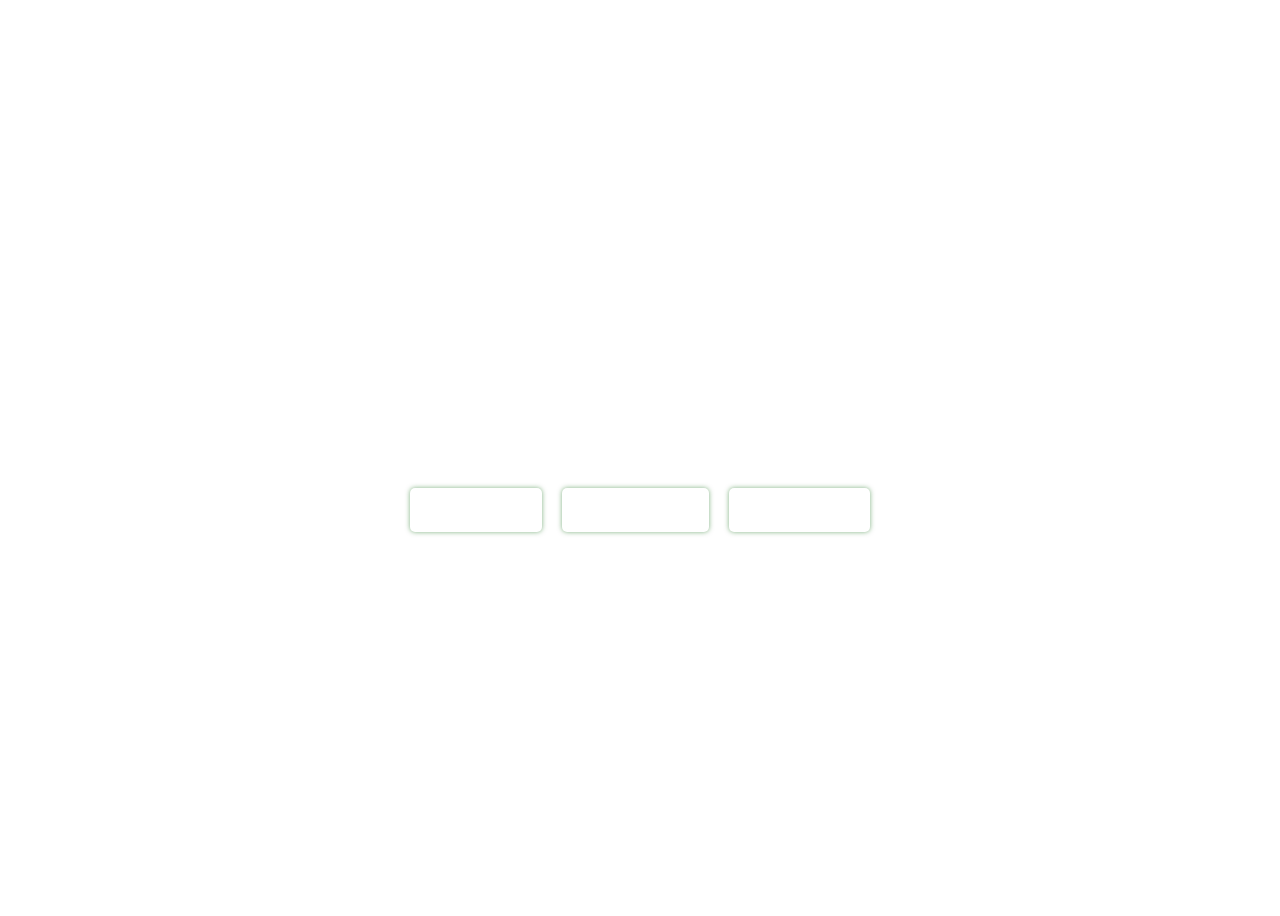
==== commit 2043fcde: "Update index.html" ====
--- a/index.html
+++ b/index.html
@@ -1,194 +1,117 @@
 <!DOCTYPE html>
 <html lang="zh">
+
 <head>
-    <meta charset="UTF-8">
-    <meta name="viewport" content="width=device-width, initial-scale=1.0">
-    <title>御图网 - 超清壁纸下载</title>
-    <meta name="keywords" content="御图网,御图网官网,御图网取图,御图网APP,">
-    <meta name="description" content="御图网是一个提供4k超清壁纸下载的网站，包括4k超清电脑壁纸、手机壁纸、动漫壁纸、美女壁纸等。">
-    <meta name="description" content="Your all-in-one embeddable tools platform. Enhance your website with powerful features through simple iframe integration.">
-    <script src="https://cdnjs.cloudflare.com/ajax/libs/three.js/r128/three.min.js"></script>
-    <script src="https://cdnjs.cloudflare.com/ajax/libs/feather-icons/4.29.1/feather.min.js"></script>
-    <link rel="canonical" href="https://www.iframe.app/">
-    <link rel="stylesheet" href="./style.css">
+  <meta charset="UTF-8">
+  <meta name="viewport" content="width=device-width, initial-scale=1.0">
+  <meta name="keywords" content="御图网,御图网官网,御图网取图,御图网APP,">
+  <meta name="description" content="御图网是一个提供4k超清壁纸下载的网站，包括4k超清电脑壁纸、手机壁纸、动漫壁纸、美女壁纸等。">
+  <title>御图网 - 超清壁纸下载</title>
 <!-- 统计 -->
-    <script charset="UTF-8" id="LA_COLLECT" src="//sdk.51.la/js-sdk-pro.min.js"></script>
-    <script>LA.init({id:"KRtMiliwWQtTrKl5",ck:"KRtMiliwWQtTrKl5"})</script>
+  <script charset="UTF-8" id="LA_COLLECT" src="//sdk.51.la/js-sdk-pro.min.js"></script>
+<script>LA.init({id:"KYfKyxpS8Z96bm4O",ck:"KYfKyxpS8Z96bm4O"})</script>
 
+  <style>
+    body {
+      display: flex;
+      flex-direction: column;
+      align-items: center;
+      justify-content: center;
+      height: 100vh;
+      background-image: url('https://img.imdodo.com/dodo/e0df8927fb8085bf7835386a035663de.jpg');
+      background-size: cover;
+      background-repeat: no-repeat;
+      background-position: center;
+    }
+
+    h1 {
+      text-align: center;
+      color: white;
+    }
+
+  .button-container {
+      display: flex;
+      flex-wrap: wrap;
+      justify-content: center;
+      gap: 20px;
+    }
+
+  .glowing-button {
+      display: inline-block;
+      padding: 10px 30px;
+      border: none;
+      border-radius: 5px;
+      /* background-color: #fcfdfc; */
+      color: white;
+      font-size: 18px;
+      text-align: center;
+      text-decoration: none;
+      cursor: pointer;
+      transition: all 0.3s ease;
+      box-shadow: 0 0 5px rgba(2, 100, 5, 0.5);
+      position: relative;
+      overflow: hidden;
+    }
+
+  .glowing-button:hover {
+      background-color: #45a049;
+      box-shadow: 0 0 20px rgba(76, 175, 80, 0.8);
+    }
+
+  .glowing-button::before {
+      content: "";
+      position: absolute;
+      top: 0;
+      left: -100%;
+      width: 100%;
+      height: 100%;
+      background-color: rgba(255, 255, 255, 0.2);
+      transition: all 0.5s ease;
+      z-index: -1;
+    }
+
+  .glowing-button:hover::before {
+      left: 100%;
+    }
+
+  .loading-animation {
+      position: absolute;
+      top: 50%;
+      left: 50%;
+      transform: translate(-50%, -50%);
+      width: 20px;
+      height: 20px;
+      border: 3px solid rgba(255, 255, 255, 0.3);
+      border-top-color: white;
+      border-radius: 50%;
+      animation: loading 1s linear infinite;
+    }
+
+    @keyframes loading {
+      to {
+        transform: translate(-50%, -50%) rotate(360deg);
+      }
+    }
+
+    @media (max-width: 600px) {
+    .glowing-button {
+        padding: 10px 20px;
+        font-size: 16px;
+      }
+    }
+  </style>
 </head>
+
 <body>
-    <canvas id="background-animation"></canvas>
-    <div class="content">
-        <div class="hero">
-            <p><img src="https://img.imdodo.com/dodo/2b43aa3d13bde134a8647d6c19afe218.png" style="width: 140px;"></p>
-            <h1 class="logo"><a href="http://xiaobaoxia.com/" title="Embed Fast, Launch Website Faster">御图网</a></h1>
-            <!-- <p class="slogan">循此苦旅，以达繁星</p> -->
-             <br>
-            <p class="coming-soon">微信公众号：桂木动漫</p>
-            <br>
-            <p class="description">
-                4k超清壁纸资源下载
-            </p>
-            <br>
-            <div class="button-container">
-                <a href="https://www.yuque.com/xbxbot/yutu" class="glowing-button">壁纸下载</a>
-                <a href="https://www.yuque.com/xbxbot/pic" class="glowing-button">写真套图</a>
-                <a href="https://mp.weixin.qq.com/mp/appmsgalbum?__biz=MzUyMDY5MzUwMw==&action=getalbum&album_id=1822152096792494083#wechat_redirect" class="glowing-button">#电脑壁纸</a>
-                <a href="https://mp.weixin.qq.com/mp/appmsgalbum?__biz=MzUyMDY5MzUwMw==&action=getalbum&album_id=1822153837948747781#wechat_redirect" class="glowing-button">#动漫壁纸</a>
-                <a href="https://mp.weixin.qq.com/mp/appmsgalbum?__biz=MzUyMDY5MzUwMw==&action=getalbum&album_id=2373561210425589763#wechat_redirect" class="glowing-button">#美女壁纸</a>
-              
-            </div>
-    
-            <div class="features">
-          
-            </div> 
-        </div>
+  <h1>御图网</h1>
+<br>
+  <div class="button-container">
+    <a href="https://www.yuque.com/xbxbot/yutu" class="glowing-button">壁纸下载</a>
+    <a href="https://pan.quark.cn/s/1d9a71f7f3db" class="glowing-button">御图网APP</a>
+    <a href="https://mp.weixin.qq.com/mp/appmsgalbum?__biz=MzUyMDY5MzUwMw==&action=getalbum&album_id=1822152096792494083#wechat_redirect" class="glowing-button">#电脑壁纸</a>
+  
+ 
+  </div>
+</body>
 
-
-
-        <div class="details">
-            
-            <div class="section">
-                <h2>图片合集</h2>
-                <div class="cards">
-                    <div class="card">
-                        <h3><i data-feather="camera"></i>
-                            <a href="https://mp.weixin.qq.com/mp/appmsgalbum?__biz=MzUyMDY5MzUwMw==&action=getalbum&album_id=3127314562254569476#wechat_redirect" style="text-decoration: none;">
-                          OOTD</a></h3>
-                        <p>分享美女日常穿搭.</p>
-                    </div>
-                    <div class="card">
-                        <h3><i data-feather="heart"></i> <a href="https://mp.weixin.qq.com/mp/appmsgalbum?__biz=MzUyMDY5MzUwMw==&action=getalbum&album_id=3199773305482969089#wechat_redirect" style="text-decoration: none;">
-                            COS图集</a></h3>
-                        <p>美女cosplay图集分享.</p>
-                    </div>
-                    <div class="card">
-                        <h3><i data-feather="edit"></i><a href="https://mp.weixin.qq.com/mp/appmsgalbum?__biz=MzUyMDY5MzUwMw==&action=getalbum&album_id=3114223108007329797#wechat_redirect" style="text-decoration: none;">
-                            动漫图集</a></h3>
-                        <p>动漫壁纸图集分享.</p>
-                    </div>
-
-                    <div class="card">
-                        <h3><i data-feather="aperture"></i><a href="https://mp.weixin.qq.com/mp/appmsgalbum?__biz=MzUyMDY5MzUwMw==&action=getalbum&album_id=3178780336063971334#wechat_redirect" style="text-decoration: none;">
-                            头像合集</a></h3>
-                        <p>男生头像 动漫头像 女生头像等.</p>
-                    </div>
-
-                    <div class="card">
-                        <h3><i data-feather="layout"></i><a href="https://mp.weixin.qq.com/mp/appmsgalbum?__biz=MzUyMDY5MzUwMw==&action=getalbum&album_id=3411015273057517570#wechat_redirect" style="text-decoration: none;">
-                            番剧推荐</a></h3>
-                        <p>好看的番剧推荐.</p>
-                    </div>
-
-                    <div class="card">
-                        <h3><i data-feather="book-open"></i><a href="https://mp.weixin.qq.com/mp/appmsgalbum?__biz=MzUyMDY5MzUwMw==&action=getalbum&album_id=3415300904571011074#wechat_redirect" style="text-decoration: none;">
-                            表情包</a></h3>
-                        <p>动漫表情包、搞笑表情包.</p>
-                    </div>
-                </div>
-            </div>
-
-            <div class="section">
-                <h2>更多推荐</h2>
-                <div class="cards">
-                    <div class="card">
-                        <h3><i data-feather="clock"></i><a href="http://xiaobaoxia.com/" style="text-decoration: none;">
-                            小爆虾导航</a></h3>
-                        <p>动漫、漫画等网站资源导航.</p>
-                    </div>
-                    <div class="card">
-                        <h3><i data-feather="refresh-cw"></i><a href="https://www.yuque.com/xbxbot/apk" style="text-decoration: none;">
-                            软件库</a></h3>
-                        <p>各种黑科技软件、去广告纯净版软件.</p>
-                    </div>
-                    <div class="card">
-                        <h3><i data-feather="users"></i><a href="https://www.yuque.com/xbxbot/sup458" style="text-decoration: none;">
-                            网站源码</a></h3>
-                        <p>HTML网站源代码收集.</p>
-                    </div>
-                    <div class="card">
-                        <h3><i data-feather="trending-up"></i><a href="https://www.yuque.com/xbxbot/fuye" style="text-decoration: none;">
-                            副业</a></h3>
-                        <p>副业项目以及日常思考记录.</p>
-                    </div>
-                    <div class="card">
-                        <h3><i data-feather="zap"></i><a href="https://flowus.cn/share/c62fd3f6-454d-4990-8250-d3ea893f3c73?code=BHPCZX" style="text-decoration: none;">
-                            公考资料</a></h3>
-                        <p>国考省考事业单位资料.</p>
-                    </div>
-                    <div class="card">
-                        <h3><i data-feather="dollar-sign"></i><a href="https://www.yuque.com/xbxbot/ai" style="text-decoration: none;">
-                            AI绘画</a></h3>
-                        <p>stable diffusion入门技巧以及AI绘画模型lora.</p>
-                    </div>
-                </div>
-            </div>
-
-        </div>
-
-        <footer class="footer">
-           <div class="footer-links">
-               <a href="https://github.com/qiayue/iframe.app" target="_blank" rel="noopener noreferrer">
-                   <i data-feather="github"></i>
-                   GitHub
-               </a>
-           </div>
-           <div class="footer-text">
-               © 2024 <a href="https://www.iframe.app/">iframe.app</a>. All rights reserved.
-           </div>
-           <div class="footer-slogan">
-               Embed Fast, Launch Website Faster
-           </div>
-        </footer>
-    </div>
-
-    <script>
-        feather.replace();
-
-        const scene = new THREE.Scene();
-        const camera = new THREE.PerspectiveCamera(75, window.innerWidth / window.innerHeight, 0.1, 1000);
-        const renderer = new THREE.WebGLRenderer({
-            canvas: document.getElementById('background-animation'),
-            antialias: true
-        });
-
-        renderer.setSize(window.innerWidth, window.innerHeight);
-        renderer.setPixelRatio(window.devicePixelRatio);
-
-        const particlesGeometry = new THREE.BufferGeometry();
-        const particlesCount = 1000;
-        const posArray = new Float32Array(particlesCount * 3);
-
-        for(let i = 0; i < particlesCount * 3; i++) {
-            posArray[i] = (Math.random() - 0.5) * 5;
-        }
-
-        particlesGeometry.setAttribute('position', new THREE.BufferAttribute(posArray, 3));
-        const particlesMaterial = new THREE.PointsMaterial({
-            size: 0.005,
-            color: '#00ffcc'
-        });
-
-        const particlesMesh = new THREE.Points(particlesGeometry, particlesMaterial);
-        scene.add(particlesMesh);
-
-        camera.position.z = 3;
-
-        function animate() {
-            requestAnimationFrame(animate);
-            particlesMesh.rotation.y += 0.001;
-            renderer.render(scene, camera);
-        }
-
-        animate();
-
-        window.addEventListener('resize', () => {
-            camera.aspect = window.innerWidth / window.innerHeight;
-            camera.updateProjectionMatrix();
-            renderer.setSize(window.innerWidth, window.innerHeight);
-        });
-    </script>
-    <script defer data-domain="www.iframe.app" src="https://click.pageview.click/js/script.js"></script>
-    <script type="text/javascript" src="https://server.listyes.com/track/t.o.js?v=24102622"></script>
-</body>
 </html>
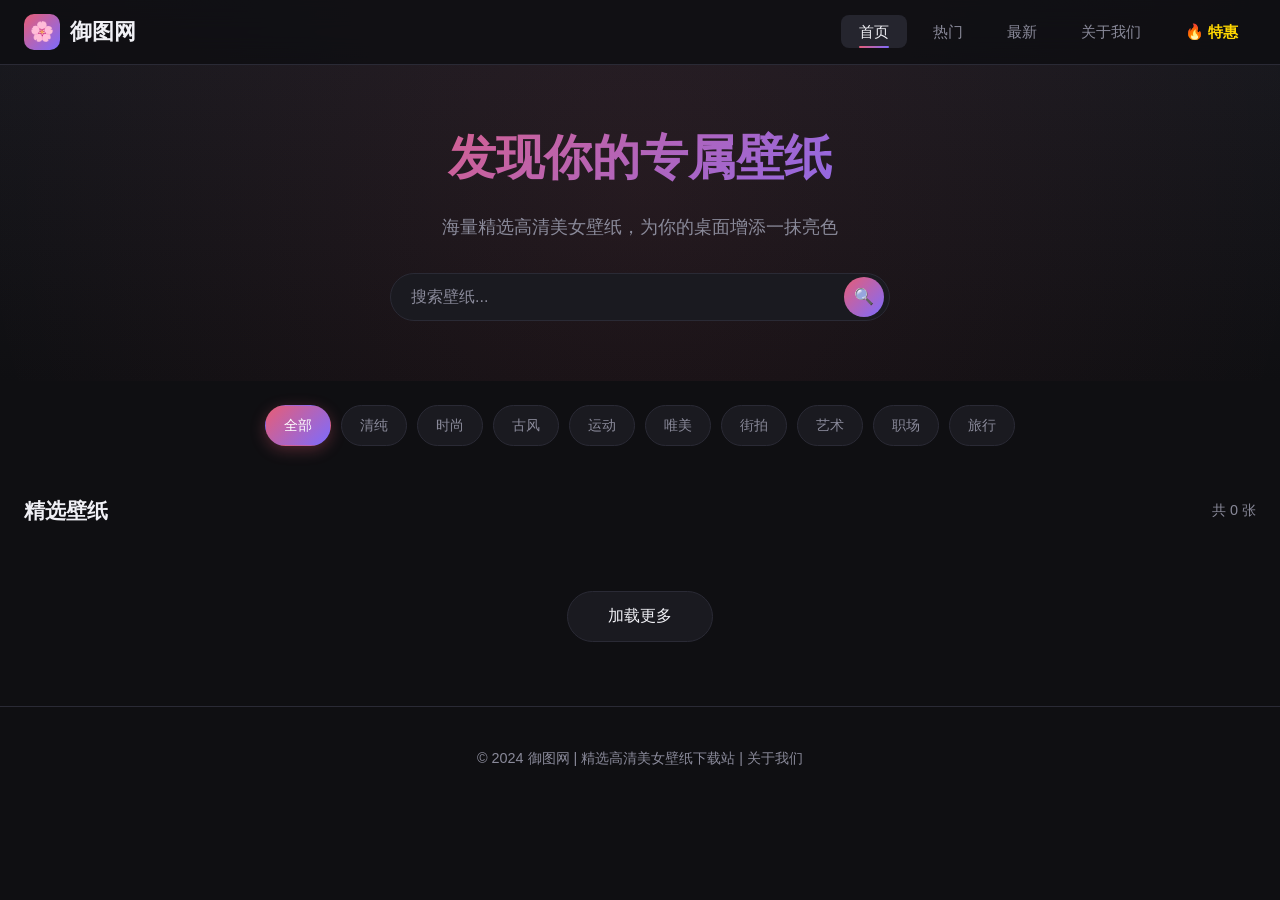
==== commit da1f93dc: "Add files via upload" ====
--- a/index.html
+++ b/index.html
@@ -1,117 +1,224 @@
+<!-- Generated by Trae Work -->
 <!DOCTYPE html>
-<html lang="zh">
-
+<html lang="zh-CN">
 <head>
   <meta charset="UTF-8">
   <meta name="viewport" content="width=device-width, initial-scale=1.0">
-  <meta name="keywords" content="御图网,御图网官网,御图网取图,御图网APP,">
-  <meta name="description" content="御图网是一个提供4k超清壁纸下载的网站，包括4k超清电脑壁纸、手机壁纸、动漫壁纸、美女壁纸等。">
-  <title>御图网 - 超清壁纸下载</title>
-<!-- 统计 -->
-  <script charset="UTF-8" id="LA_COLLECT" src="//sdk.51.la/js-sdk-pro.min.js"></script>
-<script>LA.init({id:"KYfKyxpS8Z96bm4O",ck:"KYfKyxpS8Z96bm4O"})</script>
-
+  <title>御图网 - 精选高清美女壁纸 | 4K电脑桌面壁纸下载</title>
+  <meta name="description" content="御图网提供海量精选高清美女壁纸、4K电脑桌面壁纸、手机壁纸下载。涵盖清纯、时尚、古风、运动等多种风格，每日更新，免费下载。">
+  <meta name="keywords" content="美女壁纸,高清壁纸,4K壁纸,电脑壁纸,桌面壁纸,手机壁纸,御图网,壁纸下载">
+  <meta name="author" content="御图网">
+  <meta name="robots" content="index, follow">
+
+  <!-- Open Graph -->
+  <meta property="og:title" content="御图网 - 精选高清美女壁纸">
+  <meta property="og:description" content="海量精选高清美女壁纸、4K电脑桌面壁纸免费下载">
+  <meta property="og:type" content="website">
+  <meta property="og:image" content="./wallpapers/wallpaper_01.jpg">
+
+  <!-- Twitter Card -->
+  <meta name="twitter:card" content="summary_large_image">
+  <meta name="twitter:title" content="御图网 - 精选高清美女壁纸">
+  <meta name="twitter:description" content="海量精选高清美女壁纸、4K电脑桌面壁纸免费下载">
+
+  <!-- Canonical -->
+  <link rel="canonical" href="https://your-domain.com/">
+
+  <!-- Preconnect & DNS Prefetch -->
+  <link rel="dns-prefetch" href="//fonts.googleapis.com">
+  <link rel="preconnect" href="https://fonts.googleapis.com" crossorigin>
+
+  <!-- Preload critical hero image -->
+  <link rel="preload" as="image" href="./wallpapers/wallpaper_01.jpg" fetchpriority="high">
+
+  <!-- Favicon -->
+  <link rel="icon" type="image/svg+xml" href="data:image/svg+xml,<svg xmlns='http://www.w3.org/2000/svg' viewBox='0 0 100 100'><text y='.9em' font-size='90'>&#127800;</text></svg>">
+
+  <!-- Critical CSS inlined -->
   <style>
+    :root {
+      --bg: #0f0f12;
+      --bg2: #1a1a20;
+      --bg3: #25252e;
+      --ink: #f0f0f5;
+      --muted: #8a8a9a;
+      --rule: #2a2a35;
+      --accent: #e85d75;
+      --accent2: #7c6bff;
+      --gold: #ffd700;
+      --accent-gradient: linear-gradient(135deg, #e85d75 0%, #7c6bff 100%);
+      --card-radius: 12px;
+      --transition: all 0.3s cubic-bezier(0.4, 0, 0.2, 1);
+    }
+    *,*::before,*::after { margin:0; padding:0; box-sizing:border-box }
     body {
-      display: flex;
-      flex-direction: column;
-      align-items: center;
-      justify-content: center;
-      height: 100vh;
-      background-image: url('https://img.imdodo.com/dodo/e0df8927fb8085bf7835386a035663de.jpg');
-      background-size: cover;
-      background-repeat: no-repeat;
-      background-position: center;
+      font-family: -apple-system, BlinkMacSystemFont, 'Segoe UI', 'PingFang SC', 'Hiragino Sans GB', 'Microsoft YaHei', sans-serif;
+      background: var(--bg); color: var(--ink); line-height:1.6; min-height:100vh;
     }
-
-    h1 {
-      text-align: center;
-      color: white;
+    header {
+      position: fixed; top:0; left:0; right:0; z-index:1000;
+      background: rgba(15,15,18,0.85); backdrop-filter: blur(20px);
+      border-bottom: 1px solid var(--rule); contain: layout style;
     }
-
-  .button-container {
-      display: flex;
-      flex-wrap: wrap;
-      justify-content: center;
-      gap: 20px;
-    }
-
-  .glowing-button {
-      display: inline-block;
-      padding: 10px 30px;
-      border: none;
-      border-radius: 5px;
-      /* background-color: #fcfdfc; */
-      color: white;
-      font-size: 18px;
-      text-align: center;
-      text-decoration: none;
-      cursor: pointer;
-      transition: all 0.3s ease;
-      box-shadow: 0 0 5px rgba(2, 100, 5, 0.5);
-      position: relative;
-      overflow: hidden;
-    }
-
-  .glowing-button:hover {
-      background-color: #45a049;
-      box-shadow: 0 0 20px rgba(76, 175, 80, 0.8);
-    }
-
-  .glowing-button::before {
-      content: "";
-      position: absolute;
-      top: 0;
-      left: -100%;
-      width: 100%;
-      height: 100%;
-      background-color: rgba(255, 255, 255, 0.2);
-      transition: all 0.5s ease;
-      z-index: -1;
-    }
-
-  .glowing-button:hover::before {
-      left: 100%;
-    }
-
-  .loading-animation {
-      position: absolute;
-      top: 50%;
-      left: 50%;
-      transform: translate(-50%, -50%);
-      width: 20px;
-      height: 20px;
-      border: 3px solid rgba(255, 255, 255, 0.3);
-      border-top-color: white;
-      border-radius: 50%;
-      animation: loading 1s linear infinite;
-    }
-
-    @keyframes loading {
-      to {
-        transform: translate(-50%, -50%) rotate(360deg);
-      }
-    }
-
-    @media (max-width: 600px) {
-    .glowing-button {
-        padding: 10px 20px;
-        font-size: 16px;
-      }
-    }
+    .nav-container { max-width:1400px; margin:0 auto; padding:0 24px; display:flex; align-items:center; justify-content:space-between; height:64px }
+    .logo { display:flex; align-items:center; gap:10px; text-decoration:none; color:var(--ink); font-size:1.4rem; font-weight:700 }
+    .logo-icon { width:36px; height:36px; background:var(--accent-gradient); border-radius:10px; display:flex; align-items:center; justify-content:center; font-size:1.2rem }
+    nav ul { display:flex; list-style:none; gap:8px }
+    nav a { color:var(--muted); text-decoration:none; padding:8px 18px; border-radius:8px; font-size:0.95rem; font-weight:500; transition:var(--transition); position:relative }
+    nav a:hover, nav a.active { color:var(--ink); background:var(--bg3) }
+    nav a.active::after { content:''; position:absolute; bottom:0; left:18px; right:18px; height:2px; background:var(--accent-gradient); border-radius:1px }
+    .mobile-menu-btn { display:none; background:none; border:none; color:var(--ink); font-size:1.5rem; cursor:pointer; padding:8px }
+    .hero { padding:120px 24px 60px; text-align:center; background: linear-gradient(180deg, var(--bg2) 0%, var(--bg) 100%); position:relative; overflow:hidden }
+    .hero::before { content:''; position:absolute; top:-50%; left:-50%; width:200%; height:200%; background: radial-gradient(circle at 50% 50%, rgba(232,93,117,0.08) 0%, transparent 50%); animation: pulse 8s ease-in-out infinite }
+    @keyframes pulse { 0%,100%{transform:scale(1);opacity:0.5} 50%{transform:scale(1.1);opacity:0.8} }
+    .hero-content { position:relative; z-index:1; max-width:700px; margin:0 auto }
+    .hero h1 { font-size:clamp(2rem,5vw,3rem); font-weight:800; margin-bottom:16px; background:var(--accent-gradient); -webkit-background-clip:text; -webkit-text-fill-color:transparent; background-clip:text }
+    .hero p { color:var(--muted); font-size:1.1rem; margin-bottom:32px }
+    .search-box { max-width:500px; margin:0 auto; position:relative }
+    .search-box input { width:100%; padding:14px 50px 14px 20px; border:1px solid var(--rule); border-radius:50px; background:var(--bg2); color:var(--ink); font-size:1rem; outline:none; transition:var(--transition) }
+    .search-box input:focus { border-color:var(--accent); box-shadow:0 0 0 3px rgba(232,93,117,0.15) }
+    .search-box input::placeholder { color:var(--muted) }
+    .search-box button { position:absolute; right:6px; top:50%; transform:translateY(-50%); background:var(--accent-gradient); border:none; width:40px; height:40px; border-radius:50%; cursor:pointer; display:flex; align-items:center; justify-content:center; color:#fff; font-size:1rem; transition:var(--transition) }
+    .search-box button:hover { transform:translateY(-50%) scale(1.05) }
+    .tags-section { padding:24px; max-width:1400px; margin:0 auto }
+    .tags-container { display:flex; flex-wrap:wrap; gap:10px; justify-content:center }
+    .tag { padding:8px 18px; border-radius:50px; background:var(--bg2); border:1px solid var(--rule); color:var(--muted); font-size:0.9rem; cursor:pointer; transition:var(--transition); user-select:none }
+    .tag:hover { border-color:var(--accent); color:var(--ink); transform:translateY(-2px) }
+    .tag.active { background:var(--accent-gradient); border-color:transparent; color:#fff; box-shadow:0 4px 15px rgba(232,93,117,0.3) }
+    .gallery-section { padding:24px; max-width:1400px; margin:0 auto }
+    .gallery-header { display:flex; align-items:center; justify-content:space-between; margin-bottom:24px }
+    .gallery-header h2 { font-size:1.3rem; font-weight:600 }
+    .gallery-count { color:var(--muted); font-size:0.9rem }
+    .waterfall { column-gap:16px }
+    .wallpaper-card { break-inside:avoid; margin-bottom:16px; border-radius:var(--card-radius); overflow:hidden; background:var(--bg2); border:1px solid var(--rule); transition:var(--transition); cursor:pointer; position:relative; will-change:transform }
+    .wallpaper-card:hover { transform:translateY(-4px); border-color:var(--accent); box-shadow:0 12px 40px rgba(0,0,0,0.4) }
+    .wallpaper-card img { width:100%; display:block; transition:var(--transition); background:var(--bg3); height:auto }
+    .wallpaper-card:hover img { transform:scale(1.03) }
+    .card-overlay { position:absolute; inset:0; background:linear-gradient(transparent 50%, rgba(0,0,0,0.8) 100%); opacity:0; transition:var(--transition); display:flex; flex-direction:column; justify-content:flex-end; padding:16px }
+    .wallpaper-card:hover .card-overlay { opacity:1 }
+    .card-title { font-size:0.95rem; font-weight:600; margin-bottom:6px }
+    .card-tags { display:flex; gap:6px; flex-wrap:wrap }
+    .card-tag { font-size:0.75rem; padding:3px 10px; background:rgba(255,255,255,0.15); border-radius:50px; color:rgba(255,255,255,0.9) }
+    .card-actions { position:absolute; top:12px; right:12px; display:flex; gap:8px; opacity:0; transition:var(--transition) }
+    .wallpaper-card:hover .card-actions { opacity:1 }
+    .card-action-btn { width:36px; height:36px; border-radius:50%; background:rgba(0,0,0,0.5); backdrop-filter:blur(10px); border:1px solid rgba(255,255,255,0.1); color:#fff; display:flex; align-items:center; justify-content:center; cursor:pointer; transition:var(--transition); font-size:0.9rem }
+    .card-action-btn:hover { background:var(--accent); transform:scale(1.1) }
+    .load-more { text-align:center; padding:40px 24px }
+    .load-more-btn { padding:14px 40px; background:var(--bg2); border:1px solid var(--rule); border-radius:50px; color:var(--ink); font-size:1rem; cursor:pointer; transition:var(--transition); font-family:inherit }
+    .load-more-btn:hover { background:var(--accent-gradient); border-color:transparent; box-shadow:0 4px 20px rgba(232,93,117,0.3) }
+    .lightbox { display:none; position:fixed; inset:0; z-index:2000; background:rgba(0,0,0,0.95); backdrop-filter:blur(10px); align-items:center; justify-content:center }
+    .lightbox.active { display:flex }
+    .lightbox-content { position:relative; max-width:90vw; max-height:90vh }
+    .lightbox-content img { max-width:100%; max-height:85vh; border-radius:8px; display:block }
+    .lightbox-close { position:absolute; top:-50px; right:0; background:none; border:none; color:#fff; font-size:2rem; cursor:pointer; width:40px; height:40px; display:flex; align-items:center; justify-content:center }
+    .lightbox-info { position:absolute; bottom:-50px; left:0; right:0; text-align:center; color:var(--muted) }
+    .lightbox-nav { position:absolute; top:50%; transform:translateY(-50%); background:rgba(255,255,255,0.1); border:none; color:#fff; width:50px; height:50px; border-radius:50%; cursor:pointer; font-size:1.5rem; display:flex; align-items:center; justify-content:center; transition:var(--transition) }
+    .lightbox-nav:hover { background:rgba(255,255,255,0.2) }
+    .lightbox-prev { left:-70px } .lightbox-next { right:-70px }
+    footer { border-top:1px solid var(--rule); padding:40px 24px; text-align:center; color:var(--muted); font-size:0.9rem }
+    footer a { color:var(--muted); text-decoration:none; transition:var(--transition) }
+    footer a:hover { color:var(--accent) }
+    .scroll-top { position:fixed; bottom:30px; right:30px; width:48px; height:48px; background:var(--accent-gradient); border:none; border-radius:50%; color:#fff; font-size:1.2rem; cursor:pointer; opacity:0; visibility:hidden; transition:var(--transition); z-index:999; display:flex; align-items:center; justify-content:center }
+    .scroll-top.visible { opacity:1; visibility:visible }
+    .scroll-top:hover { transform:translateY(-4px); box-shadow:0 8px 25px rgba(232,93,117,0.4) }
+    .no-results { text-align:center; padding:60px 24px; color:var(--muted) }
+    .no-results-icon { font-size:3rem; margin-bottom:16px }
+    .no-results h3 { color:var(--ink); margin-bottom:8px }
+    @keyframes fadeInUp { from{opacity:0;transform:translateY(20px)} to{opacity:1;transform:translateY(0)} }
+    .wallpaper-card.card-enter { animation:fadeInUp 0.4s ease forwards }
+    @media (max-width:768px){ .nav-container{height:56px} nav{display:none;position:absolute;top:56px;left:0;right:0;background:var(--bg2);border-bottom:1px solid var(--rule);padding:16px} nav.active{display:block} nav ul{flex-direction:column;gap:4px} nav a{display:block;padding:12px 16px} nav a.active::after{display:none} .mobile-menu-btn{display:block} .hero{padding:100px 16px 40px} .tags-section,.gallery-section{padding:16px} .waterfall{column-gap:10px} .wallpaper-card{margin-bottom:10px} .lightbox-prev{left:10px} .lightbox-next{right:10px} }
+    @media (max-width:480px){ .waterfall{column-gap:8px} .wallpaper-card{margin-bottom:8px;border-radius:8px} }
   </style>
+
+  <!-- Async load non-critical CSS -->
+  <link rel="preload" href="assets/styles.css" as="style" onload="this.onload=null;this.rel='stylesheet'">
+  <noscript><link rel="stylesheet" href="assets/styles.css"></noscript>
 </head>
-
 <body>
-  <h1>御图网</h1>
-<br>
-  <div class="button-container">
-    <a href="https://www.yuque.com/xbxbot/yutu" class="glowing-button">壁纸下载</a>
-    <a href="https://pan.quark.cn/s/1d9a71f7f3db" class="glowing-button">御图网APP</a>
-    <a href="https://mp.weixin.qq.com/mp/appmsgalbum?__biz=MzUyMDY5MzUwMw==&action=getalbum&album_id=1822152096792494083#wechat_redirect" class="glowing-button">#电脑壁纸</a>
-  
- 
+  <!-- Header -->
+  <header>
+    <div class="nav-container">
+      <a href="index.html" class="logo">
+        <div class="logo-icon">&#127800;</div>
+        <span>御图网</span>
+      </a>
+      <button class="mobile-menu-btn" onclick="toggleMenu()" aria-label="菜单">&#9776;</button>
+      <nav id="mainNav">
+        <ul>
+          <li><a href="index.html" class="active">首页</a></li>
+          <li><a href="index.html?tag=热门">热门</a></li>
+          <li><a href="index.html?tag=最新">最新</a></li>
+          <li><a href="about.html">关于我们</a></li>
+          <li><a href="promo.html" style="color:var(--gold);font-weight:700">&#128293; 特惠</a></li>
+        </ul>
+      </nav>
+    </div>
+  </header>
+
+  <!-- Hero -->
+  <section class="hero">
+    <div class="hero-content">
+      <h1>发现你的专属壁纸</h1>
+      <p>海量精选高清美女壁纸，为你的桌面增添一抹亮色</p>
+      <div class="search-box">
+        <input type="text" id="searchInput" placeholder="搜索壁纸..." onkeyup="handleSearch(event)" aria-label="搜索壁纸">
+        <button onclick="search()" aria-label="搜索">&#128269;</button>
+      </div>
+    </div>
+  </section>
+
+  <!-- Tags -->
+  <section class="tags-section">
+    <div class="tags-container" id="tagsContainer">
+      <span class="tag active" data-tag="all" onclick="filterByTag('all')">全部</span>
+      <span class="tag" data-tag="清纯" onclick="filterByTag('清纯')">清纯</span>
+      <span class="tag" data-tag="时尚" onclick="filterByTag('时尚')">时尚</span>
+      <span class="tag" data-tag="古风" onclick="filterByTag('古风')">古风</span>
+      <span class="tag" data-tag="运动" onclick="filterByTag('运动')">运动</span>
+      <span class="tag" data-tag="唯美" onclick="filterByTag('唯美')">唯美</span>
+      <span class="tag" data-tag="街拍" onclick="filterByTag('街拍')">街拍</span>
+      <span class="tag" data-tag="艺术" onclick="filterByTag('艺术')">艺术</span>
+      <span class="tag" data-tag="职场" onclick="filterByTag('职场')">职场</span>
+      <span class="tag" data-tag="旅行" onclick="filterByTag('旅行')">旅行</span>
+    </div>
+  </section>
+
+  <!-- Gallery -->
+  <section class="gallery-section">
+    <div class="gallery-header">
+      <h2>精选壁纸</h2>
+      <span class="gallery-count" id="galleryCount">共 0 张</span>
+    </div>
+    <div class="waterfall" id="waterfall"></div>
+    <div class="no-results" id="noResults" style="display:none">
+      <div class="no-results-icon">&#128269;</div>
+      <h3>未找到相关壁纸</h3>
+      <p>试试其他关键词或标签</p>
+    </div>
+    <div class="load-more">
+      <button class="load-more-btn" onclick="loadMore()">加载更多</button>
+    </div>
+  </section>
+
+  <!-- Footer -->
+  <footer>
+    <p>&#169; 2024 御图网 | 精选高清美女壁纸下载站 | <a href="about.html">关于我们</a></p>
+  </footer>
+
+  <!-- Scroll to Top -->
+  <button class="scroll-top" id="scrollTop" onclick="scrollToTop()" aria-label="返回顶部">&#8593;</button>
+
+  <!-- Lightbox -->
+  <div class="lightbox" id="lightbox" onclick="closeLightbox(event)">
+    <div class="lightbox-content">
+      <button class="lightbox-close" onclick="closeLightbox()" aria-label="关闭">&#10005;</button>
+      <button class="lightbox-nav lightbox-prev" onclick="navigateLightbox(-1)" aria-label="上一张">&#8249;</button>
+      <img id="lightboxImg" src="" alt="">
+      <button class="lightbox-nav lightbox-next" onclick="navigateLightbox(1)" aria-label="下一张">&#8250;</button>
+      <div class="lightbox-info" id="lightboxInfo"></div>
+    </div>
   </div>
+
+  <script src="assets/app.js" defer></script>
 </body>
-
 </html>
